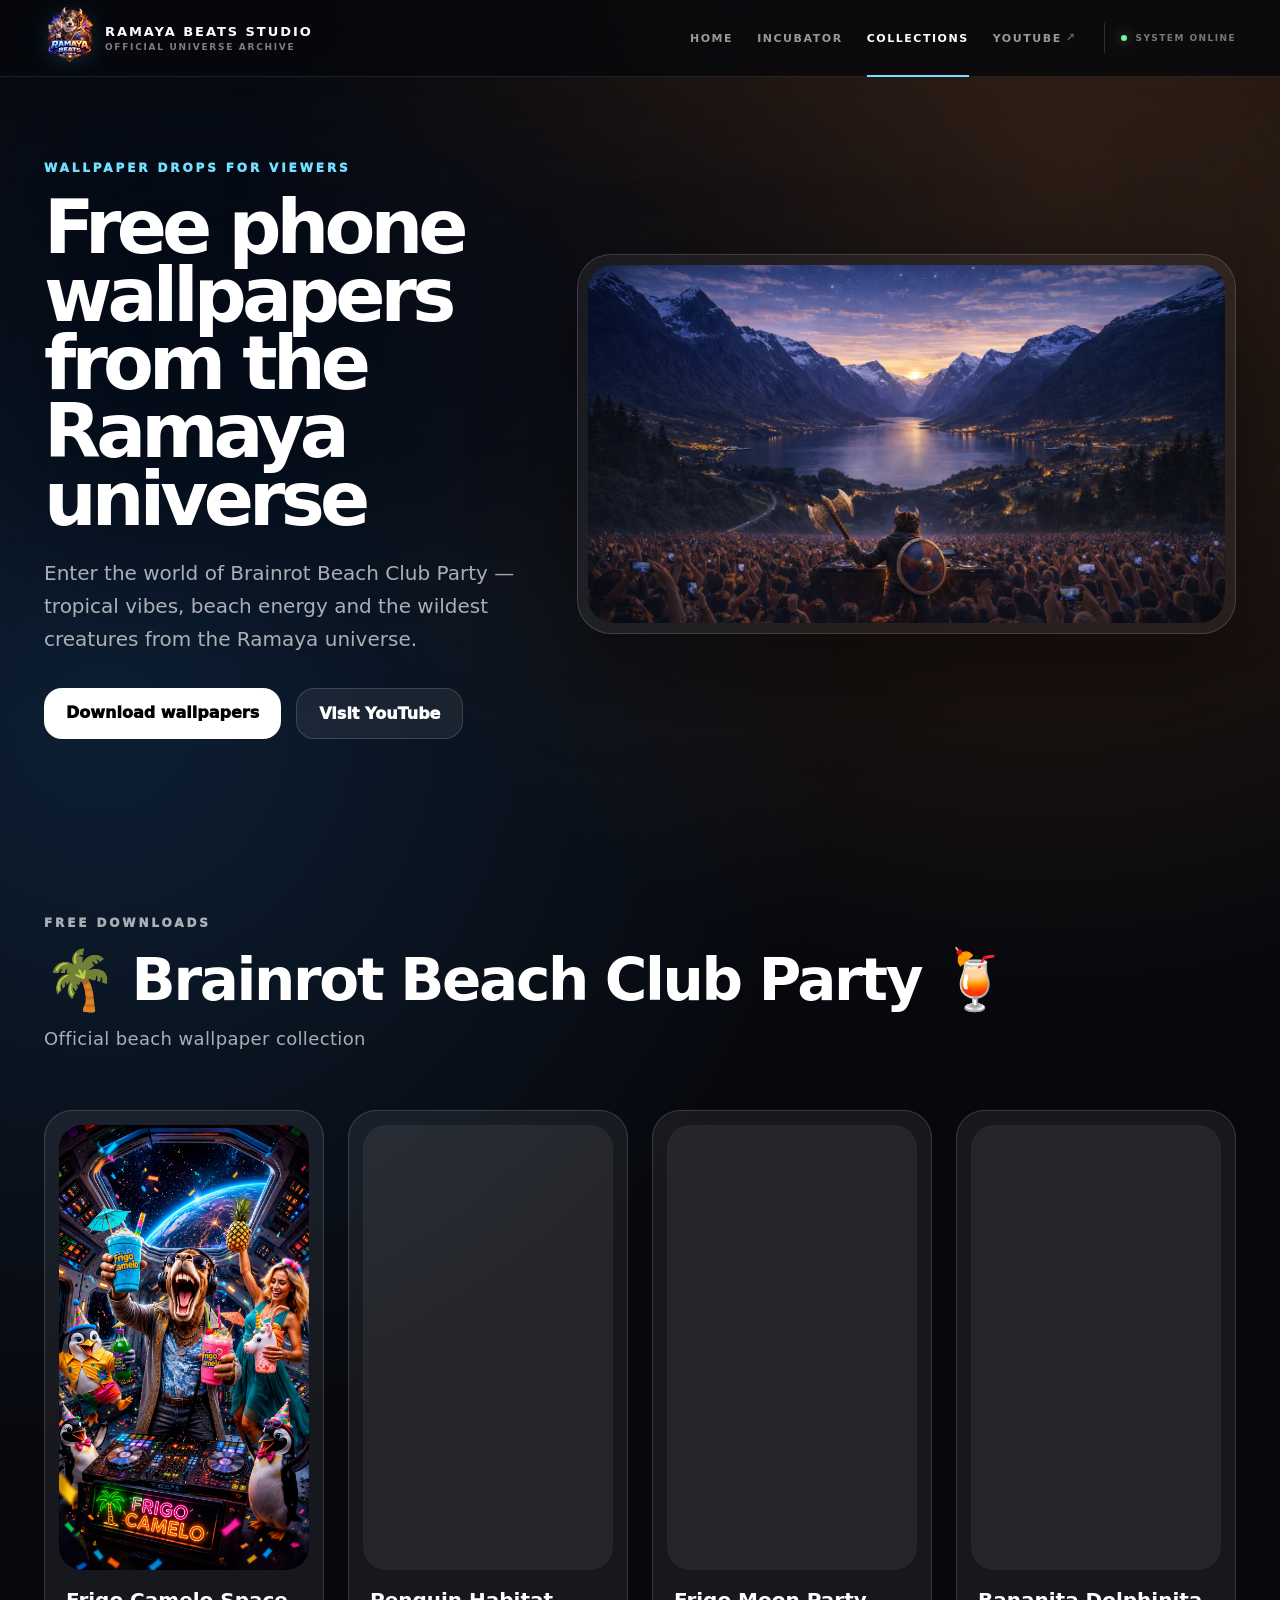
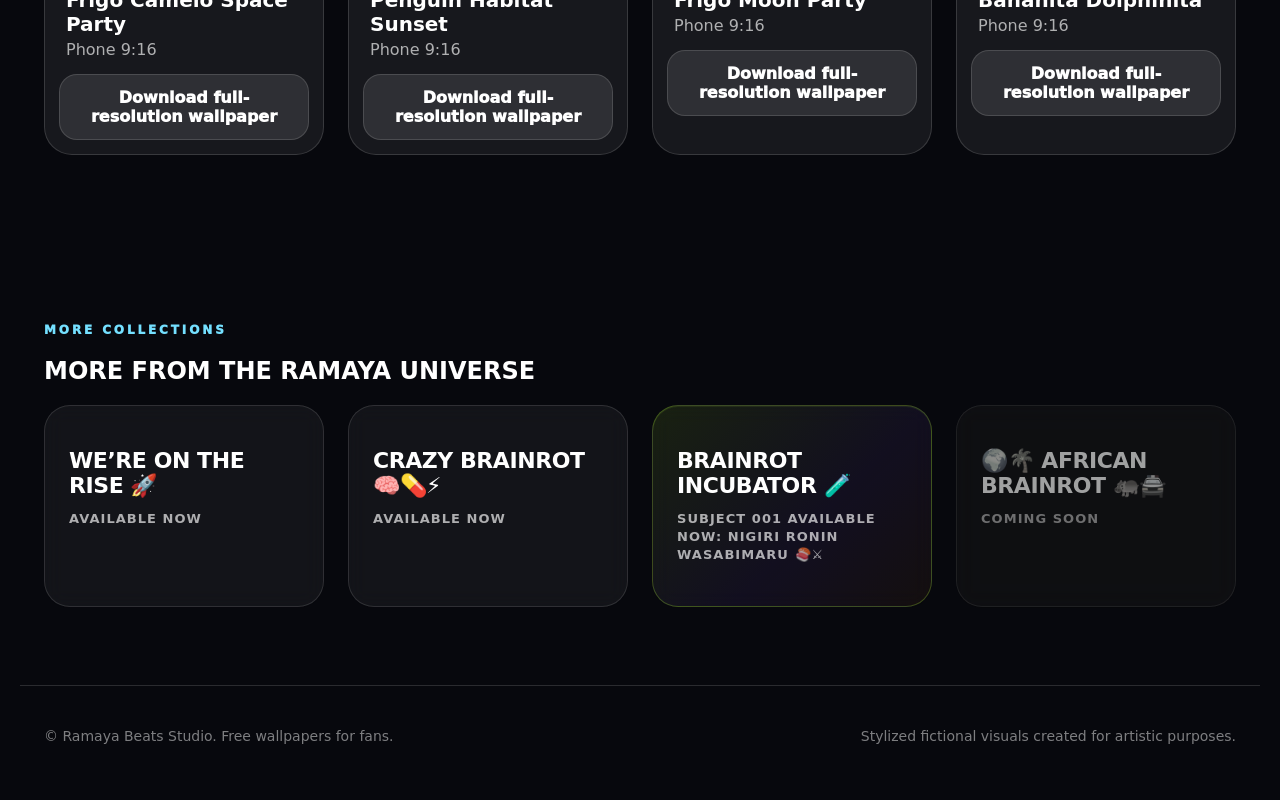
==== beach-brainrot-party.html @ 3f4cc41e "Launch Brainrot Incubator archive" ====
<!DOCTYPE html>
<html lang="en">
<head>
  <meta charset="UTF-8" />
  <meta name="viewport" content="width=device-width, initial-scale=1.0" />

  <title>Brainrot Beach Club Party — Ramaya Beats Studio</title>
  <meta name="description" content="Download the official Brainrot Beach Club Party phone wallpaper collection." />
  <meta name="robots" content="index, follow" />

  <meta property="og:title" content="Brainrot Beach Club Party — Ramaya Beats Studio" />
  <meta property="og:description" content="Download the official Brainrot Beach Club Party phone wallpaper collection." />
  <meta property="og:type" content="website" />
  <meta property="og:image" content="assets/hero-banner.png" />

  <link rel="icon" href="assets/ramaya-emblem-transparent.png" type="image/png" />
  <link rel="stylesheet" href="style.css" />
</head>

<body class="page-collection">
  <header class="rds-header" data-global-header>
    <div class="rds-header__inner">
      <a class="rds-brand" href="index.html#home" aria-label="Ramaya Beats Studio — Home">
        <img class="rds-brand__mark" src="assets/ramaya-logo-header-transparent.png" alt="" width="51" height="64" />
        <span class="rds-brand__copy">
          <span class="rds-brand__name">RAMAYA BEATS STUDIO</span>
          <span class="rds-brand__meta">OFFICIAL UNIVERSE ARCHIVE</span>
        </span>
      </a>

      <button class="rds-menu-toggle" type="button" aria-expanded="false" aria-controls="global-navigation">
        <span class="sr-only">Open navigation</span>
        <span class="rds-menu-toggle__line" aria-hidden="true"></span>
        <span class="rds-menu-toggle__line" aria-hidden="true"></span>
      </button>

      <div class="rds-header__panel" id="global-navigation">
        <nav class="rds-nav" aria-label="Global navigation">
          <a href="index.html#home">HOME</a>
          <a href="brainrot-incubator.html">INCUBATOR</a>
          <a href="index.html#collections" aria-current="page">COLLECTIONS</a>
          <a href="https://www.youtube.com/@RamayaBeatsStudio" target="_blank" rel="noopener">YOUTUBE <span aria-hidden="true">↗</span></a>
        </nav>

        <div class="rds-system-status" aria-label="System online">
          <span class="rds-system-status__dot" aria-hidden="true"></span>
          <span>SYSTEM ONLINE</span>
        </div>
      </div>
    </div>
  </header>

  <main>
    <section class="hero">
      <div class="hero-bg" aria-hidden="true"></div>

      <div class="hero-content">
        <p class="eyebrow">Wallpaper drops for viewers</p>
        <h1>Free phone wallpapers from the Ramaya universe</h1>
        <p class="hero-text">
  Enter the world of Brainrot Beach Club Party — tropical vibes, beach energy and the wildest creatures from the Ramaya universe.
</p>

        <div class="hero-actions">
          <a class="button primary" href="#wallpapers">Download wallpapers</a>
          <a class="button secondary" href="https://www.youtube.com/@RamayaBeatsStudio" target="_blank" rel="noopener">Visit YouTube</a>
        </div>
      </div>

      <div class="hero-card">
        <img src="assets/hero-banner.png" alt="Ramaya Beats Studio cinematic banner" />
      </div>
    </section>

    <section id="wallpapers" class="section">
      <div class="section-heading">
        <div>
          <p class="eyebrow">Free downloads</p>
         <h2>🌴 Brainrot Beach Club Party 🍹</h2>
          <p class="collection-subtitle">Official beach wallpaper collection</p>
        </div>
      </div>
<script>
  window.wallpaperCollection = "beach-brainrot-party";
</script>
      <div id="wallpaper-grid" class="wallpaper-grid">
        <noscript>
          <p>Enable JavaScript to load the wallpaper list.</p>
        </noscript>
      </div>
    </section>

    <section class="section coming-soon">
      <p class="eyebrow">MORE COLLECTIONS</p>
      <h2>MORE FROM THE RAMAYA UNIVERSE</h2>

      <div class="coming-grid">
        <a href="index.html" class="coming-card">
  WE’RE ON THE RISE 🚀
  <span>AVAILABLE NOW</span>
</a>
      <a href="crazy-brainrot.html" class="coming-card">
  CRAZY BRAINROT 🧠💊⚡
  <span>AVAILABLE NOW</span>
</a>
        <a href="brainrot-incubator.html" class="coming-card incubator-card">
          BRAINROT INCUBATOR 🧪<br>
          <span>Subject 001 available now: Nigiri Ronin Wasabimaru 🍣⚔️</span>
        </a>
        <article class="coming-card locked-card" aria-disabled="true" aria-label="African Brainrot phone wallpapers coming soon">
          🌍🌴 AFRICAN BRAINROT 🦛🚔
          <span>COMING SOON</span>
        </article>
      </div>
    </section>
  </main>

  <footer class="footer">
    <p>© Ramaya Beats Studio. Free wallpapers for fans.</p>
    <p>Stylized fictional visuals created for artistic purposes.</p>
  </footer>

  <script src="script.js"></script>
</body>
</html>
---- style.css ----
:root {
  color-scheme: dark;
  --bg: #07080d;
  --panel: rgba(255,255,255,0.065);
  --panel-strong: rgba(255,255,255,0.11);
  --text: #ffffff;
  --muted: rgba(255,255,255,0.66);
  --line: rgba(255,255,255,0.14);
  --accent: #74e0ff;
  --gold: #ffbd57;
  --online: #77f2a1;
  --radius: 28px;
  --header-height: 76px;
}

* { box-sizing: border-box; }

html { scroll-behavior: smooth; }

#collections {
  scroll-margin-top: calc(var(--header-height) + 24px);
}

body {
  margin: 0;
  min-height: 100vh;
  font-family: Inter, ui-sans-serif, system-ui, -apple-system, BlinkMacSystemFont, "Segoe UI", sans-serif;
  background:
    radial-gradient(circle at 82% 8%, rgba(255, 142, 55, 0.20), transparent 33%),
    radial-gradient(circle at 8% 30%, rgba(42, 150, 255, 0.16), transparent 36%),
    var(--bg);
  color: var(--text);
}

a {
  color: inherit;
  text-decoration: none;
}

.sr-only {
  position: absolute;
  width: 1px;
  height: 1px;
  padding: 0;
  margin: -1px;
  overflow: hidden;
  clip: rect(0, 0, 0, 0);
  white-space: nowrap;
  border: 0;
}

/* RDS-001 — Global Header v1.0 */
.rds-header {
  position: sticky;
  top: 0;
  z-index: 100;
  border-bottom: 1px solid rgba(255,255,255,0.1);
  background: rgba(7,8,13,0.82);
  backdrop-filter: blur(24px) saturate(140%);
}

.rds-header__inner {
  position: relative;
  width: min(100%, 1240px);
  min-height: var(--header-height);
  margin: 0 auto;
  padding: 0 24px;
  display: flex;
  align-items: center;
  gap: 28px;
}

.rds-brand {
  display: flex;
  align-items: center;
  gap: 10px;
  flex: 0 0 auto;
}

.rds-brand__mark {
  width: 51px;
  height: 64px;
  object-fit: contain;
  display: block;
  flex: 0 0 auto;
  filter: drop-shadow(0 4px 10px rgba(57, 221, 255, 0.14));
}

.rds-brand__copy {
  display: grid;
  gap: 5px;
}

.rds-brand__name,
.rds-brand__meta {
  display: block;
  line-height: 1;
}

.rds-brand__name {
  font-size: 13px;
  font-weight: 900;
  letter-spacing: 0.15em;
}

.rds-brand__meta {
  color: rgba(255,255,255,0.48);
  font-size: 9px;
  font-weight: 750;
  letter-spacing: 0.19em;
}

.rds-header__panel {
  min-width: 0;
  margin-left: auto;
  display: flex;
  align-items: center;
  gap: 18px;
}

.rds-nav {
  display: flex;
  align-items: stretch;
  gap: 4px;
}

.rds-nav a {
  position: relative;
  min-height: var(--header-height);
  padding: 0 10px;
  display: inline-flex;
  align-items: center;
  color: rgba(255,255,255,0.58);
  font-size: 11px;
  font-weight: 850;
  letter-spacing: 0.14em;
  transition: color 160ms ease;
}

.rds-nav a::after {
  content: "";
  position: absolute;
  right: 10px;
  bottom: -1px;
  left: 10px;
  height: 2px;
  background: var(--accent);
  transform: scaleX(0);
  transform-origin: left;
  transition: transform 160ms ease;
}

.rds-nav a:hover,
.rds-nav a[aria-current="page"] {
  color: white;
}

.rds-nav a > span[aria-hidden="true"] {
  margin-left: 4px;
  opacity: 0.65;
  transform: translateY(-1px);
}

.rds-nav a:hover::after,
.rds-nav a[aria-current="page"]::after {
  transform: scaleX(1);
}

.rds-system-status {
  min-height: 30px;
  padding-left: 16px;
  border-left: 1px solid var(--line);
  display: flex;
  align-items: center;
  gap: 8px;
  color: rgba(255,255,255,0.45);
  white-space: nowrap;
  font-size: 9px;
  font-weight: 800;
  letter-spacing: 0.16em;
}

.rds-system-status__dot {
  width: 6px;
  height: 6px;
  border-radius: 50%;
  background: var(--online);
  box-shadow: 0 0 12px rgba(119,242,161,0.58);
}

.rds-menu-toggle {
  display: none;
  width: 42px;
  height: 42px;
  margin-left: auto;
  padding: 0;
  border: 1px solid var(--line);
  border-radius: 12px;
  background: rgba(255,255,255,0.045);
  color: white;
  cursor: pointer;
  align-items: center;
  justify-content: center;
  flex-direction: column;
  gap: 6px;
}

.rds-menu-toggle__line {
  width: 16px;
  height: 1px;
  background: currentColor;
  transition: transform 160ms ease;
}

.rds-menu-toggle[aria-expanded="true"] .rds-menu-toggle__line:nth-child(2) {
  transform: translateY(3.5px) rotate(45deg);
}

.rds-menu-toggle[aria-expanded="true"] .rds-menu-toggle__line:nth-child(3) {
  transform: translateY(-3.5px) rotate(-45deg);
}

.hero {
  position: relative;
  max-width: 1240px;
  margin: 0 auto;
  padding: 72px 24px 84px;
  display: grid;
  grid-template-columns: 0.85fr 1.15fr;
  gap: 46px;
  align-items: center;
}

.hero-bg {
  position: absolute;
  inset: 40px 0 auto 0;
  height: 420px;
  pointer-events: none;
  background: linear-gradient(90deg, rgba(2,8,20,0.92), rgba(2,8,20,0.25));
  filter: blur(80px);
  opacity: 0.9;
}

.hero-content {
  position: relative;
  z-index: 2;
}

.eyebrow {
  color: var(--accent);
  text-transform: uppercase;
  letter-spacing: 0.24em;
  font-size: 12px;
  font-weight: 950;
}

h1 {
  font-size: clamp(38px, 6vw, 74px);
  line-height: 0.92;
  letter-spacing: -0.065em;
  margin: 18px 0 24px;
  max-width: 720px;
}

.hero-text {
  color: var(--muted);
  font-size: 20px;
  line-height: 1.65;
  max-width: 650px;
}

.hero-actions {
  display: flex;
  flex-wrap: wrap;
  gap: 15px;
  margin-top: 32px;
}

.button {
  border-radius: 18px;
  padding: 15px 22px;
  font-weight: 950;
  transition: 180ms ease;
}

.primary {
  background: white;
  color: black;
}

.primary:hover { transform: translateY(-2px); }

.secondary {
  background: var(--panel);
  border: 1px solid var(--line);
}

.secondary:hover { background: var(--panel-strong); }

.hero-card {
  position: relative;
  z-index: 2;
  border: 1px solid rgba(255,255,255,0.15);
  border-radius: 34px;
  padding: 10px;
  background: rgba(255,255,255,0.055);
  box-shadow: 0 35px 100px rgba(0,0,0,0.45);
}

.hero-card img {
  width: 100%;
  display: block;
  border-radius: 26px;
  aspect-ratio: 16 / 9;
  object-fit: cover;
}

.section {
  max-width: 1240px;
  margin: 0 auto;
  padding: 78px 24px;
}

.section-heading {
  display: flex;
  justify-content: space-between;
  gap: 36px;
  align-items: end;
  margin-bottom: 38px;
}

.section-heading h2 {
  margin: 8px 0 0;
  font-size: clamp(36px, 5vw, 58px);
  letter-spacing: -0.04em;
}

.section-heading p {
  max-width: 540px;
  color: var(--muted);
  line-height: 1.7;
}

.wallpaper-grid {
  display: grid;
  grid-template-columns: repeat(4, minmax(0, 1fr));
  gap: 24px;
}

.wallpaper-card {
  background: var(--panel);
  border: 1px solid var(--line);
  border-radius: var(--radius);
  padding: 14px;
  transition: 180ms ease;
}

.wallpaper-card:hover {
  transform: translateY(-3px);
  background: var(--panel-strong);
}

.wallpaper-preview {
  border-radius: 23px;
  overflow: hidden;
  aspect-ratio: 9 / 16;
  background: rgba(255,255,255,0.06);
}

.wallpaper-preview img {
  width: 100%;
  height: 100%;
  display: block;
  object-fit: cover;
}

.wallpaper-card h3 {
  margin: 18px 7px 4px;
  font-size: 20px;
}

.wallpaper-card p {
  color: var(--muted);
  margin: 0 7px 15px;
}

.download {
  display: block;
  text-align: center;
  background: rgba(255,255,255,0.1);
  border: 1px solid var(--line);
  border-radius: 18px;
  padding: 13px;
  font-weight: 950;
}

.download:hover {
  background: white;
  color: black;
}

.info-section {
  display: grid;
  grid-template-columns: repeat(3, 1fr);
  gap: 22px;
}

.info-card {
  background: var(--panel);
  border: 1px solid var(--line);
  border-radius: var(--radius);
  padding: 28px;
}

.info-card h3 {
  margin-top: 0;
  font-size: 22px;
}

.info-card p {
  color: var(--muted);
  line-height: 1.7;
}

.footer {
  border-top: 1px solid var(--line);
  max-width: 1240px;
  margin: 0 auto;
  padding: 28px 24px 42px;
  display: flex;
  justify-content: space-between;
  gap: 24px;
  color: rgba(255,255,255,0.48);
  font-size: 14px;
}

/* Brainrot Incubator — branded series beneath the global header */
.page-incubator {
  --incubator-green: #b8ff3d;
  --incubator-cyan: #36e7ff;
  --incubator-purple: #9a66ff;
  --incubator-orange: #ff9138;
  background:
    radial-gradient(circle at 76% 19%, rgba(184,255,61,0.11), transparent 24%),
    radial-gradient(circle at 92% 34%, rgba(154,102,255,0.13), transparent 25%),
    radial-gradient(circle at 12% 31%, rgba(54,231,255,0.08), transparent 27%),
    #050807;
}

.page-incubator .eyebrow,
.page-incubator .collection-subtitle {
  color: var(--incubator-green);
}

.page-incubator .primary {
  background: var(--incubator-green);
  box-shadow: 0 12px 38px rgba(184,255,61,0.17);
}

.incubator-shell {
  width: min(100%, 1240px);
  min-height: calc(100vh - var(--header-height) - 110px);
  margin: 0 auto;
  padding: 48px 24px 88px;
}

.incubator-module {
  position: relative;
  overflow: hidden;
  border: 1px solid rgba(184,255,61,0.2);
  border-radius: 32px;
  background:
    linear-gradient(rgba(184,255,61,0.025) 1px, transparent 1px),
    linear-gradient(90deg, rgba(184,255,61,0.025) 1px, transparent 1px),
    linear-gradient(145deg, rgba(11,19,15,0.98), rgba(5,8,7,0.96));
  background-size: 38px 38px, 38px 38px, auto;
  box-shadow: 0 40px 120px rgba(0,0,0,0.54), inset 0 0 90px rgba(184,255,61,0.025);
}

.incubator-module::before {
  content: "";
  position: absolute;
  z-index: 2;
  top: 0;
  right: 9%;
  left: 9%;
  height: 2px;
  background: linear-gradient(90deg, transparent, var(--incubator-green), transparent);
  box-shadow: 0 0 28px rgba(184,255,61,0.7);
}

.incubator-module__header {
  position: relative;
  padding: clamp(28px, 4vw, 50px);
  border-bottom: 1px solid rgba(184,255,61,0.14);
  display: grid;
  grid-template-columns: 1fr auto;
  align-items: center;
  gap: 40px;
  background:
    linear-gradient(115deg, rgba(184,255,61,0.075), transparent 38%),
    linear-gradient(290deg, rgba(154,102,255,0.055), transparent 30%),
    rgba(255,255,255,0.012);
}

.incubator-brand-lockup {
  min-width: 0;
  display: flex;
  align-items: center;
  gap: clamp(22px, 3vw, 38px);
}

.incubator-emblem {
  position: relative;
  width: clamp(94px, 11vw, 132px);
  aspect-ratio: 1;
  flex: 0 0 auto;
  border: 1px solid rgba(184,255,61,0.42);
  border-radius: 27%;
  display: grid;
  place-items: center;
  background:
    radial-gradient(circle, rgba(184,255,61,0.17), transparent 57%),
    rgba(3,9,5,0.9);
  box-shadow: inset 0 0 30px rgba(184,255,61,0.09), 0 0 42px rgba(184,255,61,0.08);
  transform: rotate(-3deg);
}

.incubator-emblem::before,
.incubator-emblem::after {
  content: "";
  position: absolute;
  pointer-events: none;
}

.incubator-emblem::before {
  inset: 8px;
  border: 1px solid rgba(54,231,255,0.18);
  border-radius: 25%;
}

.incubator-emblem::after {
  width: 72%;
  height: 72%;
  border: 1px dashed rgba(154,102,255,0.22);
  border-radius: 50%;
  animation: emblem-orbit 18s linear infinite;
}

.incubator-emblem__fallback {
  position: relative;
  z-index: 1;
  width: 62%;
  height: 70%;
  display: block;
  filter: drop-shadow(0 0 12px rgba(184,255,61,0.38));
  transition: opacity 160ms ease;
}

.incubator-emblem__neck {
  position: absolute;
  z-index: 2;
  top: 3%;
  left: 36%;
  width: 28%;
  height: 32%;
  border: 3px solid var(--incubator-green);
  border-top-width: 5px;
  border-radius: 5px 5px 2px 2px;
  background: #07100a;
}

.incubator-emblem__flask {
  position: absolute;
  z-index: 3;
  right: 6%;
  bottom: 3%;
  left: 6%;
  height: 67%;
  overflow: hidden;
  border: 3px solid var(--incubator-green);
  border-radius: 42% 42% 24% 24% / 28% 28% 34% 34%;
  background: rgba(7,16,10,0.94);
}

.incubator-emblem__flask::before {
  content: "";
  position: absolute;
  z-index: 2;
  top: 17%;
  right: 15%;
  left: 15%;
  height: 2px;
  background: var(--incubator-cyan);
  box-shadow: 0 0 12px rgba(54,231,255,0.75);
}

.incubator-emblem__flask span {
  position: absolute;
  right: -8%;
  bottom: -12%;
  left: -8%;
  height: 62%;
  border-top: 2px solid var(--incubator-cyan);
  border-radius: 45% 55% 0 0;
  background: linear-gradient(160deg, rgba(54,231,255,0.72), rgba(184,255,61,0.7));
  box-shadow: 0 -7px 20px rgba(54,231,255,0.2);
}

.incubator-emblem__asset {
  position: absolute;
  z-index: 4;
  inset: 10px;
  width: calc(100% - 20px);
  height: calc(100% - 20px);
  border-radius: 20%;
  object-fit: contain;
}

.incubator-emblem.has-asset .incubator-emblem__fallback { opacity: 0; }

.incubator-brand-lockup__copy { min-width: 0; }

.incubator-module__path {
  margin: 0 0 13px;
  color: rgba(255,255,255,0.47);
  font-size: 9px;
  font-weight: 850;
  letter-spacing: 0.22em;
}

.incubator-module__header h1 {
  margin: 0;
  font-size: clamp(46px, 6.4vw, 82px);
  line-height: 0.75;
  letter-spacing: -0.072em;
  text-transform: uppercase;
}

.incubator-module__header h1 span { display: block; }

.incubator-module__header h1 span:first-child {
  color: var(--incubator-green);
  text-shadow: 0 0 32px rgba(184,255,61,0.13);
}

.incubator-slogan {
  margin: 20px 0 0;
  color: var(--incubator-orange);
  font-size: clamp(11px, 1.3vw, 15px);
  font-weight: 950;
  letter-spacing: 0.24em;
}

.incubator-module__access {
  min-width: 190px;
  margin: 0;
  border-top: 1px solid rgba(184,255,61,0.18);
}

.incubator-module__access div {
  padding: 15px 0;
  border-bottom: 1px solid rgba(184,255,61,0.18);
  display: flex;
  justify-content: space-between;
  gap: 24px;
}

.incubator-module__access dt,
.incubator-module__access dd {
  margin: 0;
  font-size: 9px;
  font-weight: 850;
  letter-spacing: 0.16em;
}

.incubator-module__access dt { color: rgba(255,255,255,0.38); }
.incubator-module__access dd { color: var(--incubator-green); }

.incubator-module__body {
  position: relative;
  padding: clamp(28px, 5vw, 62px);
  display: grid;
  grid-template-columns: minmax(0, 0.76fr) minmax(430px, 1.24fr);
  gap: clamp(34px, 6vw, 82px);
  align-items: start;
}

.incubator-intro h2 {
  max-width: 480px;
  margin: 14px 0 20px;
  font-size: clamp(34px, 4.5vw, 58px);
  line-height: 0.98;
  letter-spacing: -0.055em;
}

.incubator-intro > p:not(.eyebrow) {
  max-width: 470px;
  margin: 0 0 30px;
  color: var(--muted);
  font-size: 17px;
  line-height: 1.7;
}

.incubation-chamber {
  position: relative;
  overflow: hidden;
  border: 1px solid rgba(184,255,61,0.36);
  border-radius: 28px 28px 20px 20px;
  background: #07100b;
  box-shadow:
    0 28px 75px rgba(0,0,0,0.52),
    0 0 0 8px rgba(255,255,255,0.018),
    inset 0 0 50px rgba(184,255,61,0.045);
}

.incubation-chamber::before,
.incubation-chamber::after {
  content: "";
  position: absolute;
  z-index: 6;
  top: 12px;
  width: 10px;
  height: 10px;
  border: 1px solid rgba(255,255,255,0.25);
  border-radius: 50%;
  background: #0f1712;
}

.incubation-chamber::before { left: 14px; }
.incubation-chamber::after { right: 14px; }

.incubation-chamber__topbar {
  min-height: 44px;
  padding: 0 38px;
  border-bottom: 1px solid rgba(184,255,61,0.2);
  display: flex;
  align-items: center;
  justify-content: space-between;
  gap: 18px;
  color: rgba(255,255,255,0.52);
  background: linear-gradient(180deg, rgba(255,255,255,0.055), rgba(255,255,255,0.018));
  font-size: 8px;
  font-weight: 900;
  letter-spacing: 0.19em;
}

.incubation-chamber__power { color: var(--incubator-green); }

.incubation-chamber__power i,
.subject-data__active i {
  display: inline-block;
  width: 6px;
  height: 6px;
  margin-right: 6px;
  border-radius: 50%;
  background: currentColor;
  box-shadow: 0 0 11px currentColor;
}

.incubation-chamber__viewport {
  position: relative;
  min-height: 540px;
  overflow: hidden;
  background:
    radial-gradient(circle at 50% 78%, rgba(184,255,61,0.2), transparent 33%),
    #030805;
}

.incubation-chamber__viewport::before,
.incubation-chamber__viewport::after {
  content: "";
  position: absolute;
  z-index: 3;
  right: 0;
  left: 0;
  pointer-events: none;
}

.incubation-chamber__viewport::before {
  top: 0;
  bottom: 0;
  opacity: 0.28;
  background: repeating-linear-gradient(180deg, transparent 0 5px, rgba(184,255,61,0.08) 6px);
  mix-blend-mode: screen;
}

.incubation-chamber__viewport::after {
  bottom: 0;
  height: 42%;
  background: linear-gradient(transparent, rgba(2,7,4,0.9));
}

.incubation-chamber__viewport img {
  position: absolute;
  z-index: 1;
  inset: 0;
  width: 100%;
  height: 100%;
  display: block;
  object-fit: cover;
  object-position: 50% 38%;
  filter: saturate(0.95) contrast(1.06);
}

.incubation-chamber__subject-id {
  position: absolute;
  z-index: 4;
  top: 20px;
  left: 24px;
  padding: 9px 12px;
  border: 1px solid rgba(184,255,61,0.5);
  color: var(--incubator-green);
  background: rgba(3,8,5,0.74);
  box-shadow: 0 0 24px rgba(184,255,61,0.1);
  font-size: 11px;
  font-weight: 950;
  letter-spacing: 0.18em;
}

.incubation-chamber__glass {
  position: absolute;
  z-index: 2;
  inset: 0;
  background:
    linear-gradient(112deg, rgba(255,255,255,0.13), transparent 17% 67%, rgba(54,231,255,0.07)),
    linear-gradient(180deg, transparent 68%, rgba(184,255,61,0.08));
  pointer-events: none;
}

.incubation-chamber__rail {
  position: absolute;
  z-index: 5;
  top: 0;
  bottom: 0;
  width: 13px;
  border-right: 1px solid rgba(184,255,61,0.22);
  border-left: 1px solid rgba(184,255,61,0.22);
  background: linear-gradient(90deg, #07100b, #18231b 48%, #07100b);
  box-shadow: 0 0 18px rgba(0,0,0,0.85);
}

.incubation-chamber__rail--left { left: 0; }
.incubation-chamber__rail--right { right: 0; }

.incubation-chamber__console {
  position: relative;
  z-index: 7;
  padding: 24px 26px 26px;
  border-top: 1px solid rgba(184,255,61,0.25);
  display: grid;
  grid-template-columns: minmax(0, 1fr) minmax(210px, 0.8fr);
  gap: 26px;
  align-items: end;
  background:
    linear-gradient(135deg, rgba(184,255,61,0.06), transparent 42%),
    linear-gradient(315deg, rgba(154,102,255,0.07), transparent 45%),
    #080e0a;
}

.incubation-chamber__identity p {
  margin: 0 0 11px;
  color: var(--incubator-green);
  font-size: 12px;
  font-weight: 950;
  letter-spacing: 0.2em;
}

.incubation-chamber__identity h2 {
  margin: 0;
  font-size: clamp(30px, 3.8vw, 48px);
  line-height: 0.86;
  letter-spacing: -0.058em;
}

.subject-data {
  margin: 0;
  border-top: 1px solid rgba(255,255,255,0.12);
}

.subject-data div {
  padding: 8px 0;
  border-bottom: 1px solid rgba(255,255,255,0.12);
  display: flex;
  justify-content: space-between;
  gap: 16px;
}

.subject-data dt,
.subject-data dd {
  margin: 0;
  font-size: 8px;
  font-weight: 900;
  letter-spacing: 0.12em;
}

.subject-data dt { color: rgba(255,255,255,0.38); }
.subject-data dd { color: rgba(255,255,255,0.88); text-align: right; }
.subject-data__active { color: var(--incubator-green) !important; }

.incubator-wallpapers {
  padding-top: 80px;
}

@keyframes emblem-orbit {
  to { transform: rotate(360deg); }
}

@media (max-width: 920px) {
  .section-heading,
  .footer {
    flex-direction: column;
    align-items: flex-start;
  }

  .rds-menu-toggle { display: inline-flex; }

  .rds-header__panel {
    position: absolute;
    top: calc(100% + 1px);
    right: 0;
    left: 0;
    padding: 12px 24px 22px;
    border-bottom: 1px solid rgba(255,255,255,0.1);
    background: rgba(7,8,13,0.97);
    box-shadow: 0 24px 60px rgba(0,0,0,0.42);
    flex-direction: column;
    align-items: stretch;
    gap: 10px;
    opacity: 0;
    visibility: hidden;
    pointer-events: none;
    transform: translateY(-8px);
    transition: opacity 160ms ease, transform 160ms ease, visibility 160ms ease;
  }

  .rds-header__panel.is-open {
    opacity: 1;
    visibility: visible;
    pointer-events: auto;
    transform: translateY(0);
  }

  .rds-nav {
    flex-direction: column;
    align-items: stretch;
  }

  .rds-nav a {
    min-height: 0;
    padding: 14px 0;
    border-bottom: 1px solid rgba(255,255,255,0.08);
    font-size: 12px;
  }

  .rds-nav a::after {
    right: auto;
    bottom: 7px;
    left: 0;
    width: 28px;
  }

  .rds-system-status {
    min-height: 0;
    padding: 10px 0 0;
    border-left: 0;
  }

  body.nav-open { overflow: hidden; }

  .hero {
    grid-template-columns: 1fr;
    padding-top: 44px;
  }

  .wallpaper-grid,
  .info-section {
    grid-template-columns: 1fr;
  }

  .hero-card { order: -1; }

  .incubator-module__header,
  .incubator-module__body {
    grid-template-columns: 1fr;
  }

  .incubator-module__access {
    width: 100%;
  }

  .incubator-module__body {
    align-items: stretch;
  }

  .incubator-intro {
    max-width: 640px;
  }

  .incubation-chamber {
    width: min(100%, 650px);
    justify-self: center;
  }
}
.collection-subtitle {
  color: var(--muted);
  font-size: 18px;
  margin-top: 10px;
  letter-spacing: 0.02em;
}
.coming-grid {
  display: grid;
  grid-template-columns: repeat(auto-fit, minmax(260px, 1fr));
  gap: 24px;
}
.coming-card {
  background: rgba(255,255,255,0.05);
  border: 1px solid rgba(255,255,255,0.12);
  border-radius: 26px;
  padding: 42px 24px;
  font-size: 22px;
  font-weight: 900;
  letter-spacing: -0.02em;
  transition: 180ms ease;
  backdrop-filter: blur(10px);
}

.coming-card:hover {
  transform: translateY(-4px);
  background: rgba(255,255,255,0.09);
}
.coming-card span {
  display: block;
  margin-top: 12px;
  font-size: 13px;
  font-weight: 700;
  color: var(--muted);
  line-height: 1.4;
  text-transform: uppercase;
  letter-spacing: 0.08em;
}
.locked-card {
  opacity: 0.62;
  filter: grayscale(0.92);
  pointer-events: none;
  user-select: none;
}

.incubator-card {
  border-color: rgba(184,255,61,0.25);
  background:
    linear-gradient(135deg, rgba(184,255,61,0.1), rgba(154,102,255,0.08) 58%, rgba(255,145,56,0.055));
  box-shadow: inset 0 1px 0 rgba(184,255,61,0.08);
}

@media (max-width: 560px) {
  .rds-header__inner { padding: 0 16px; }
  .rds-header__panel { padding-right: 16px; padding-left: 16px; }
  .rds-brand__meta { display: none; }
  .rds-brand__name { font-size: 11px; letter-spacing: 0.12em; }
  .rds-brand__mark { width: 44px; height: 55px; }

  .incubator-shell { padding: 24px 14px 64px; }
  .incubator-module { border-radius: 24px; }
  .incubator-module__header { padding: 25px 20px; }
  .incubator-brand-lockup { align-items: flex-start; gap: 14px; }
  .incubator-emblem { width: 64px; border-radius: 18px; }
  .incubator-module__path { max-width: 190px; line-height: 1.5; }
  .incubator-module__header h1 { font-size: clamp(34px, 9.6vw, 44px); }
  .incubator-slogan { margin-top: 14px; font-size: 9px; letter-spacing: 0.16em; }
  .incubator-module__body { padding: 28px 20px 36px; }
  .incubator-intro > p:not(.eyebrow) { font-size: 16px; }
  .incubation-chamber__viewport { min-height: 480px; }
  .incubation-chamber__topbar { padding: 0 34px; letter-spacing: 0.12em; }
  .incubation-chamber__console { grid-template-columns: 1fr; gap: 22px; padding: 22px 20px 24px; }
  .incubation-chamber__identity h2 { font-size: 36px; }
  .incubation-chamber__subject-id { top: 16px; left: 20px; font-size: 9px; }
}

/* Brainrot Incubator — cinematic archive direction v2 */
.page-incubator {
  --incubator-green: #aaff00;
  --incubator-cyan: #39ddff;
  --incubator-magenta: #ff3ac8;
  --incubator-orange: #ff9d00;
  background:
    radial-gradient(circle at 85% 12%, rgba(16,103,255,0.13), transparent 27%),
    radial-gradient(circle at 12% 70%, rgba(255,58,200,0.08), transparent 25%),
    #020713;
}

.page-incubator .rds-header {
  border-bottom-color: rgba(57,221,255,0.22);
  background: rgba(1,5,14,0.94);
}

.page-incubator .rds-nav a::after {
  background: var(--incubator-cyan);
  box-shadow: 0 0 14px rgba(57,221,255,0.65);
}

.page-incubator .incubator-shell {
  width: min(100%, 1280px);
  padding: 0 22px 76px;
}

.incubator-cinematic-hero {
  position: relative;
  min-height: 500px;
  overflow: hidden;
  padding: 42px 38px;
  border-right: 1px solid rgba(57,221,255,0.28);
  border-bottom: 1px solid rgba(57,221,255,0.35);
  border-left: 1px solid rgba(57,221,255,0.28);
  display: grid;
  grid-template-columns: minmax(140px, 180px) minmax(330px, 1fr) minmax(300px, 390px);
  gap: clamp(24px, 3.5vw, 50px);
  align-items: center;
  background:
    linear-gradient(90deg, rgba(2,7,19,0.98) 0%, rgba(2,9,23,0.92) 38%, rgba(1,7,18,0.38) 72%, rgba(2,6,15,0.75) 100%),
    radial-gradient(circle at 73% 40%, rgba(57,221,255,0.18), transparent 29%),
    #020713;
  box-shadow: inset 0 -80px 100px rgba(0,5,17,0.55);
}

.incubator-cinematic-hero::before {
  content: "";
  position: absolute;
  inset: 0;
  background:
    radial-gradient(circle at 73% 42%, rgba(57,221,255,0.1), transparent 24%),
    radial-gradient(circle at 86% 48%, rgba(113,45,255,0.12), transparent 25%),
    radial-gradient(circle at 80% 68%, rgba(170,255,0,0.045), transparent 20%);
  opacity: 0.8;
}

.incubator-cinematic-hero::after {
  content: "";
  position: absolute;
  inset: 0;
  pointer-events: none;
  background:
    repeating-linear-gradient(180deg, transparent 0 5px, rgba(57,221,255,0.025) 6px),
    linear-gradient(90deg, rgba(57,221,255,0.08) 1px, transparent 1px),
    linear-gradient(rgba(57,221,255,0.055) 1px, transparent 1px);
  background-size: auto, 70px 70px, 70px 70px;
  mask-image: linear-gradient(90deg, transparent 0 35%, black 72%);
}

.incubator-cinematic-hero > * {
  position: relative;
  z-index: 2;
}

.incubator-cinematic-hero.has-official-brand {
  grid-template-columns: minmax(470px, 1fr) minmax(300px, 390px);
}

.incubator-cinematic-hero.has-official-brand .incubator-hero-emblem {
  display: none;
}

.incubator-origin-backdrop {
  position: absolute;
  z-index: 0;
  inset: 0;
  display: grid;
  grid-template-columns: repeat(4, 1fr);
  opacity: 0.27;
  filter: blur(12px) saturate(0.82) contrast(1.08) brightness(0.82);
  transform: scale(1.06);
}

.incubator-origin-backdrop:empty { display: none; }

.incubator-origin-backdrop img {
  width: 100%;
  height: 100%;
  display: block;
  object-fit: cover;
}

.incubator-origin-backdrop::after {
  content: "";
  position: absolute;
  inset: 0;
  background: linear-gradient(90deg, rgba(2,7,19,0.98), rgba(2,7,19,0.78) 50%, rgba(2,7,19,0.34) 76%, rgba(2,7,19,0.82));
}

.incubator-hero-emblem {
  min-width: 0;
  text-align: center;
}

.incubator-cinematic-hero .incubator-emblem {
  width: min(100%, 148px);
  margin: 0 auto 17px;
  border-width: 2px;
  border-color: rgba(57,221,255,0.64);
  border-radius: 44% 44% 18px 18px;
  background:
    radial-gradient(circle at 50% 48%, rgba(170,255,0,0.24), transparent 47%),
    linear-gradient(160deg, rgba(3,31,57,0.96), rgba(2,10,24,0.98));
  box-shadow:
    0 0 0 6px rgba(2,18,35,0.9),
    0 0 0 7px rgba(57,221,255,0.26),
    0 0 35px rgba(57,221,255,0.2),
    inset 0 0 34px rgba(170,255,0,0.08);
  transform: none;
}

.incubator-cinematic-hero .incubator-emblem::after {
  border-color: rgba(57,221,255,0.24);
}

.incubator-compact-brand {
  position: relative;
}

.incubator-compact-brand > img {
  width: 100%;
  max-height: 82px;
  display: block;
  object-fit: contain;
}

.incubator-compact-brand.has-asset p {
  position: absolute;
  width: 1px;
  height: 1px;
  overflow: hidden;
  clip: rect(0 0 0 0);
  clip-path: inset(50%);
  white-space: nowrap;
}

.incubator-hero-emblem p {
  margin: 0;
  padding: 9px 7px;
  border: 1px solid rgba(57,221,255,0.38);
  background: linear-gradient(180deg, rgba(7,31,58,0.94), rgba(2,13,30,0.96));
  box-shadow: 0 0 22px rgba(57,221,255,0.1);
  font-family: Impact, Haettenschweiler, "Arial Narrow Bold", sans-serif;
  font-size: clamp(17px, 2vw, 24px);
  letter-spacing: 0.035em;
  line-height: 0.9;
}

.incubator-hero-emblem p span {
  display: block;
  margin-top: 5px;
  color: var(--incubator-green);
}

.incubator-hero-emblem small {
  display: inline-block;
  margin-top: 7px;
  padding: 5px 15px;
  border: 1px solid rgba(57,221,255,0.45);
  border-radius: 3px 3px 12px 12px;
  color: var(--incubator-cyan);
  background: #041328;
  font-size: 8px;
  font-weight: 950;
  letter-spacing: 0.22em;
}

.incubator-hero-copy__path {
  margin: 0 0 14px;
  color: var(--incubator-cyan);
  font-size: clamp(13px, 1.15vw, 16px);
  font-weight: 900;
  font-style: italic;
  letter-spacing: 0.28em;
}

.incubator-brand-hero {
  position: relative;
}

.incubator-brand-hero > img {
  width: min(100%, 800px);
  max-height: 360px;
  display: block;
  object-fit: contain;
  object-position: left center;
  filter: drop-shadow(0 14px 34px rgba(0,0,0,0.64));
}

.incubator-brand-hero.has-asset h1 {
  position: absolute;
  width: 1px;
  height: 1px;
  overflow: hidden;
  clip: rect(0 0 0 0);
  clip-path: inset(50%);
  white-space: nowrap;
}

.incubator-cinematic-hero.has-official-brand .incubator-hero-copy__slogan {
  position: absolute;
  width: 1px;
  height: 1px;
  overflow: hidden;
  clip: rect(0 0 0 0);
  clip-path: inset(50%);
  white-space: nowrap;
}

.incubator-cinematic-hero.has-official-brand .incubator-hero-copy__mission {
  margin-top: 12px;
  padding-left: 16px;
}

.incubator-hero-copy h1 {
  margin: 0;
  max-width: none;
  font-family: Impact, Haettenschweiler, "Arial Narrow Bold", sans-serif;
  font-size: clamp(68px, 7.2vw, 104px);
  line-height: 0.72;
  letter-spacing: -0.035em;
  text-transform: uppercase;
  filter: drop-shadow(0 8px 0 rgba(0,0,0,0.35));
}

.incubator-hero-copy h1 span {
  display: block;
}

.incubator-hero-copy h1 span:first-child {
  color: #f6fbff;
  background: linear-gradient(180deg, #ffffff 0%, #8d9baa 34%, #f6fbff 52%, #475360 76%, #d4dde4 100%);
  background-clip: text;
  -webkit-background-clip: text;
  -webkit-text-fill-color: transparent;
  filter: drop-shadow(0 0 18px rgba(57,221,255,0.24));
}

.incubator-hero-copy h1 span:last-child {
  margin: 12px 0 0 16px;
  color: var(--incubator-green);
  font-size: 0.86em;
  font-style: italic;
  letter-spacing: -0.055em;
  text-shadow: 0 0 26px rgba(170,255,0,0.35), 4px 5px 0 rgba(34,82,0,0.42);
  transform: skewX(-7deg);
}

.incubator-hero-copy__slogan {
  margin: 34px 0 0;
  color: #e9f8ff;
  font-size: clamp(11px, 1.3vw, 15px);
  font-weight: 900;
  letter-spacing: 0.42em;
  white-space: nowrap;
}

.incubator-hero-copy__mission {
  margin: 15px 0 0;
  color: rgba(166,232,255,0.8);
  font-size: clamp(10px, 0.85vw, 12px);
  font-weight: 900;
  letter-spacing: 0.2em;
}

.hero-chamber {
  position: relative;
  width: min(100%, 360px);
  height: auto;
  aspect-ratio: 2 / 3;
  justify-self: end;
  filter: drop-shadow(0 22px 38px rgba(0,0,0,0.7)) drop-shadow(0 0 20px rgba(170,255,0,0.12));
}

.hero-chamber::before,
.hero-chamber::after {
  content: "";
  position: absolute;
  z-index: 4;
  pointer-events: none;
}

.hero-chamber::before {
  inset: 3% 7% 7%;
  border-radius: 42% 42% 18% 18% / 9% 9% 5% 5%;
  border: 1px solid rgba(121,239,255,0.23);
  box-shadow: inset 18px 0 30px rgba(105,235,255,0.08), inset -16px 0 24px rgba(187,67,255,0.06);
}

.hero-chamber::after {
  right: 7%;
  bottom: 1.6%;
  left: 7%;
  height: 12%;
  border-radius: 50%;
  background: radial-gradient(ellipse, rgba(170,255,0,0.28), transparent 68%);
  filter: blur(12px);
}

.hero-chamber__ambient-light {
  position: absolute;
  z-index: 0;
  inset: 7% -7% 3%;
  pointer-events: none;
}

.hero-chamber__ambient-light i {
  position: absolute;
  display: block;
  border-radius: 50%;
  opacity: 0.38;
  mix-blend-mode: screen;
  filter: blur(16px);
}

.hero-chamber__ambient-light i:nth-child(1) {
  top: 17%;
  bottom: 13%;
  left: 1%;
  width: 30%;
  background: radial-gradient(ellipse, rgba(49,224,255,0.64), rgba(22,91,255,0.22) 48%, transparent 74%);
  animation: chamber-cyan-pulse 8.4s ease-in-out infinite;
}

.hero-chamber__ambient-light i:nth-child(2) {
  top: 13%;
  right: 1%;
  bottom: 10%;
  width: 35%;
  background: radial-gradient(ellipse, rgba(173,72,255,0.68), rgba(48,72,255,0.24) 49%, transparent 75%);
  animation: chamber-purple-pulse 8.8s ease-in-out infinite;
}

.hero-chamber__ambient-light i:nth-child(3) {
  right: 28%;
  bottom: 1%;
  left: 28%;
  height: 12%;
  opacity: 0.24;
  background: radial-gradient(ellipse, rgba(171,255,38,0.44), rgba(67,205,0,0.08) 54%, transparent 76%);
  filter: blur(12px);
  animation: chamber-underglow 2.7s ease-in-out infinite alternate;
}

.hero-chamber__steam {
  position: absolute;
  z-index: 1;
  bottom: 6%;
  width: 31%;
  height: 24%;
  overflow: visible;
  pointer-events: none;
}

.hero-chamber__steam--left {
  left: -7%;
  --steam-x: -25px;
  --steam-mid-x: -10px;
  --steam-tilt: -7deg;
  --steam-speed: 8.4s;
}

.hero-chamber__steam--right {
  right: -6%;
  bottom: 3%;
  width: 34%;
  height: 31%;
  --steam-x: 32px;
  --steam-mid-x: 14px;
  --steam-tilt: 7deg;
  --steam-speed: 7.8s;
}

.hero-chamber__steam i {
  --steam-delay: 0s;
  position: absolute;
  bottom: 3%;
  width: 88%;
  height: 32%;
  border-radius: 50%;
  opacity: 0;
  filter: blur(6px);
  transform-origin: 50% 70%;
  animation: chamber-steam-burst var(--steam-speed) cubic-bezier(0.22, 0.72, 0.35, 1) var(--steam-delay) infinite;
}

.hero-chamber__steam--left i {
  right: 0;
  background:
    radial-gradient(ellipse at 22% 54%, rgba(202,247,255,0.62), transparent 42%),
    radial-gradient(ellipse at 54% 43%, rgba(85,212,255,0.42), transparent 45%),
    radial-gradient(ellipse at 79% 60%, rgba(115,144,255,0.34), transparent 41%);
}

.hero-chamber__steam--right i {
  left: 0;
  mix-blend-mode: screen;
  animation-name: chamber-purple-steam-rise;
  background:
    radial-gradient(ellipse at 21% 58%, rgba(101,145,255,0.42), transparent 43%),
    radial-gradient(ellipse at 53% 43%, rgba(147,92,255,0.52), transparent 46%),
    radial-gradient(ellipse at 80% 56%, rgba(218,179,255,0.44), transparent 40%);
}
.hero-chamber__steam--left i:nth-child(1) { --steam-delay: -6.7s; }
.hero-chamber__steam--right i:nth-child(1) { --steam-delay: -1.2s; }
.hero-chamber__steam i:nth-child(2) { --steam-delay: -2.8s; width: 68%; height: 29%; filter: blur(6px); }
.hero-chamber__steam i:nth-child(3) { --steam-delay: -5.6s; width: 58%; height: 24%; filter: blur(5px); }
.hero-chamber__steam--right i:nth-child(2) { left: 12%; --steam-delay: -3.8s; }
.hero-chamber__steam--right i:nth-child(3) { left: -4%; bottom: 7%; --steam-delay: -6.4s; }

.hero-chamber__cap,
.hero-chamber__base {
  position: absolute;
  z-index: 5;
  right: 20%;
  left: 20%;
  text-align: center;
  font-size: 10px;
  font-weight: 950;
  letter-spacing: 0.12em;
}

.hero-chamber__cap {
  top: 7.6%;
  color: var(--incubator-cyan);
  text-shadow: 0 0 10px rgba(57,221,255,0.85), 0 2px 3px #020713;
}

.hero-chamber__base {
  bottom: 8.7%;
  color: var(--incubator-green);
  line-height: 1.1;
  text-shadow: 0 0 11px rgba(170,255,0,0.9), 0 2px 3px #020713;
}

.hero-chamber__base span,
.hero-chamber__base strong { display: block; }
.hero-chamber__base span { font-size: 8px; }
.hero-chamber__base strong { margin-top: 3px; font-size: 13px; }

.hero-chamber__glass {
  position: relative;
  z-index: 2;
  height: 100%;
  overflow: hidden;
  border: 1px solid rgba(57,221,255,0.38);
  border-radius: 26px;
  background: #020713;
  box-shadow:
    inset 0 0 30px rgba(170,255,0,0.18),
    0 0 36px rgba(170,255,0,0.24),
    0 0 0 1px rgba(2,17,31,0.9);
  animation: chamber-glow 5.5s ease-in-out infinite alternate;
}

.hero-chamber__glass::before,
.hero-chamber__glass::after {
  content: "";
  position: absolute;
  z-index: 2;
  inset: 0;
  pointer-events: none;
}

.hero-chamber__glass::before {
  background:
    linear-gradient(105deg, rgba(255,255,255,0.18), transparent 21% 75%, rgba(255,255,255,0.08)),
    radial-gradient(ellipse at 50% 85%, rgba(199,255,90,0.17), transparent 43%);
  transform-origin: center;
  animation: chamber-liquid-wave 1.35s ease-in-out infinite alternate;
}

.hero-chamber__glass::after {
  background:
    repeating-radial-gradient(ellipse at 50% 88%, transparent 0 34px, rgba(190,255,92,0.035) 36px, transparent 39px),
    linear-gradient(180deg, rgba(2,7,19,0.08), transparent 30% 76%, rgba(2,7,19,0.34));
  -webkit-backdrop-filter: blur(0.45px) saturate(1.04);
  backdrop-filter: blur(0.45px) saturate(1.04);
  transform-origin: 50% 82%;
  animation: chamber-refraction 2.7s ease-in-out infinite alternate;
}

.hero-chamber__glass img {
  width: 100%;
  height: 100%;
  display: block;
  object-fit: cover;
  object-position: center;
  filter: saturate(1.08) contrast(1.04) brightness(0.92);
}

.hero-chamber__bubbles {
  position: absolute;
  z-index: 3;
  inset: 20% 17% 16%;
  overflow: hidden;
  border-radius: 46% 46% 30% 30% / 10% 10% 8% 8%;
  pointer-events: none;
  -webkit-mask-image: linear-gradient(180deg, transparent, black 9% 92%, transparent);
  mask-image: linear-gradient(180deg, transparent, black 9% 92%, transparent);
}

.hero-chamber__bubbles::before {
  content: "";
  position: absolute;
  z-index: 1;
  right: 7%;
  bottom: -2%;
  left: 7%;
  height: 23%;
  border-radius: 50% 50% 20% 20%;
  background:
    radial-gradient(ellipse at 19% 100%, rgba(226,255,175,0.3), transparent 42%),
    radial-gradient(ellipse at 50% 100%, rgba(207,255,126,0.24), transparent 40%),
    radial-gradient(ellipse at 81% 100%, rgba(225,255,170,0.28), transparent 42%);
  filter: blur(3px);
  animation: chamber-turbulence 0.9s steps(3, end) infinite;
}

.hero-chamber__bubbles::after {
  content: "";
  position: absolute;
  right: 4%;
  bottom: 0;
  left: 4%;
  height: 12%;
  border-radius: 50%;
  background: linear-gradient(180deg, transparent, rgba(128,224,22,0.2) 42%, rgba(54,137,0,0.38));
  -webkit-backdrop-filter: blur(2.6px) saturate(1.08);
  backdrop-filter: blur(2.6px) saturate(1.08);
  filter: blur(0.6px);
  animation: chamber-simmer 1.35s ease-in-out infinite alternate;
}

.hero-chamber__bubbles i {
  --bubble-size: 7px;
  --bubble-left: 50%;
  --bubble-drift: 8px;
  --bubble-speed: 4.8s;
  --bubble-delay: 0s;
  --bubble-alpha: 0.52;
  --bubble-blur: 0px;
  position: absolute;
  z-index: 2;
  bottom: -10%;
  left: var(--bubble-left);
  width: var(--bubble-size);
  height: var(--bubble-size);
  border: 1px solid rgba(230,255,207,0.5);
  border-radius: 50%;
  opacity: 0;
  background: radial-gradient(circle at 34% 30%, rgba(255,255,255,0.4), rgba(190,255,84,0.1) 44%, transparent 70%);
  box-shadow: 0 0 5px rgba(193,255,74,0.28), inset -1px -1px 3px rgba(88,160,0,0.18);
  filter: blur(var(--bubble-blur));
  animation: chamber-bubble var(--bubble-speed) linear var(--bubble-delay) infinite;
}

.hero-chamber__bubbles i:nth-child(1) { --bubble-left: 14%; --bubble-size: 4px; --bubble-speed: 4.2s; --bubble-delay: -0.7s; --bubble-drift: 10px; }
.hero-chamber__bubbles i:nth-child(2) { --bubble-left: 19%; --bubble-size: 7px; --bubble-speed: 5.8s; --bubble-delay: -3.4s; --bubble-drift: -8px; --bubble-alpha: 0.46; }
.hero-chamber__bubbles i:nth-child(3) { --bubble-left: 25%; --bubble-size: 5px; --bubble-speed: 4.8s; --bubble-delay: -1.8s; --bubble-drift: 7px; }
.hero-chamber__bubbles i:nth-child(4) { --bubble-left: 31%; --bubble-size: 9px; --bubble-speed: 6.6s; --bubble-delay: -4.7s; --bubble-drift: -11px; --bubble-alpha: 0.42; }
.hero-chamber__bubbles i:nth-child(5) { --bubble-left: 45%; --bubble-size: 3px; --bubble-speed: 4.1s; --bubble-delay: -2.3s; --bubble-drift: 6px; --bubble-alpha: 0.34; }
.hero-chamber__bubbles i:nth-child(6) { --bubble-left: 49%; --bubble-size: 4px; --bubble-speed: 5.5s; --bubble-delay: -0.4s; --bubble-drift: 8px; --bubble-alpha: 0.32; }
.hero-chamber__bubbles i:nth-child(7) { --bubble-left: 56%; --bubble-size: 3px; --bubble-speed: 4.4s; --bubble-delay: -3.1s; --bubble-drift: -5px; --bubble-alpha: 0.3; }
.hero-chamber__bubbles i:nth-child(8) { --bubble-left: 61%; --bubble-size: 4px; --bubble-speed: 5.9s; --bubble-delay: -5.2s; --bubble-drift: 7px; --bubble-alpha: 0.34; }
.hero-chamber__bubbles i:nth-child(9) { --bubble-left: 70%; --bubble-size: 5px; --bubble-speed: 5.2s; --bubble-delay: -1.1s; --bubble-drift: -9px; }
.hero-chamber__bubbles i:nth-child(10) { --bubble-left: 77%; --bubble-size: 4px; --bubble-speed: 4.1s; --bubble-delay: -2.8s; --bubble-drift: 6px; }
.hero-chamber__bubbles i:nth-child(11) { --bubble-left: 84%; --bubble-size: 8px; --bubble-speed: 6.4s; --bubble-delay: -3.6s; --bubble-drift: 12px; --bubble-alpha: 0.44; }
.hero-chamber__bubbles i:nth-child(12) { --bubble-left: 90%; --bubble-size: 5px; --bubble-speed: 4.9s; --bubble-delay: -4.2s; --bubble-drift: -10px; }
.hero-chamber__bubbles i:nth-child(13) { --bubble-left: 23%; --bubble-size: 14px; --bubble-speed: 8.4s; --bubble-delay: -6.7s; --bubble-drift: 15px; --bubble-alpha: 0.22; --bubble-blur: 0.45px; }
.hero-chamber__bubbles i:nth-child(14) { --bubble-left: 81%; --bubble-size: 16px; --bubble-speed: 8.8s; --bubble-delay: -4.9s; --bubble-drift: -15px; --bubble-alpha: 0.2; --bubble-blur: 0.55px; }

.hero-chamber__scan {
  position: absolute;
  z-index: 4;
  right: 0;
  left: 0;
  top: 30%;
  height: 2px;
  background: white;
  box-shadow: 0 0 14px 4px rgba(170,255,0,0.85);
  animation: chamber-scan 4.8s ease-in-out infinite alternate;
}

.incubator-statusbar {
  min-height: 88px;
  margin: 0;
  padding: 12px 22px;
  border-right: 1px solid rgba(57,221,255,0.28);
  border-bottom: 1px solid rgba(57,221,255,0.34);
  border-left: 1px solid rgba(57,221,255,0.28);
  display: grid;
  grid-template-columns: repeat(4, 1fr);
  background: linear-gradient(180deg, rgba(3,19,39,0.98), rgba(1,10,24,0.98));
  box-shadow: inset 0 12px 30px rgba(12,65,108,0.08);
}

.incubator-statusbar > div {
  min-width: 0;
  padding: 7px 26px;
  border-right: 1px solid rgba(57,221,255,0.2);
  display: flex;
  align-items: center;
  gap: 18px;
}

.incubator-statusbar > div:last-child { border-right: 0; }

.incubator-statusbar__icon {
  color: var(--incubator-cyan);
  font-size: 32px;
  font-weight: 400;
  text-shadow: 0 0 16px rgba(57,221,255,0.5);
}

.incubator-statusbar > div > span:not(.incubator-statusbar__icon) {
  min-width: 0;
  display: grid;
  gap: 4px;
}

.incubator-statusbar small,
.incubator-statusbar strong {
  display: block;
}

.incubator-statusbar small {
  color: rgba(220,244,255,0.66);
  font-size: 8px;
  font-weight: 850;
  letter-spacing: 0.12em;
}

.incubator-statusbar strong {
  color: #7dff9a;
  font-size: 12px;
  letter-spacing: 0.05em;
}

.incubator-statusbar__brand img {
  width: 48px;
  height: 48px;
  border-radius: 50%;
  object-fit: cover;
  filter: saturate(0.8) brightness(1.2);
}

.incubator-statusbar__brand strong {
  color: #dff7ff;
  font-size: 16px;
  letter-spacing: 0.18em;
}

.incubator-statusbar__compact {
  width: 100%;
  min-width: 0;
}

.incubator-statusbar__compact-asset {
  width: 100% !important;
  height: 60px !important;
  border-radius: 0 !important;
  object-fit: contain !important;
}

.incubator-statusbar__compact.has-asset .incubator-statusbar__compact-fallback {
  position: absolute;
  width: 1px;
  height: 1px;
  overflow: hidden;
  clip: rect(0 0 0 0);
  clip-path: inset(50%);
  white-space: nowrap;
}

.incubator-statusbar__compact-fallback {
  display: grid;
  justify-items: center;
  gap: 3px;
  text-align: center;
}

.incubator-statusbar__compact-fallback strong {
  color: #dff7ff;
  font-family: Impact, Haettenschweiler, "Arial Narrow Bold", sans-serif;
  font-size: 15px;
  letter-spacing: 0.1em;
}

.incubator-statusbar__compact-fallback small {
  color: var(--incubator-green);
  font-size: 9px;
  letter-spacing: 0.2em;
}

.subject-release {
  position: relative;
  min-height: 640px;
  overflow: hidden;
  margin-top: 16px;
  padding: 46px 34px;
  border: 1px solid rgba(57,221,255,0.36);
  border-radius: 22px;
  display: grid;
  grid-template-columns: minmax(330px, 0.88fr) minmax(390px, 0.72fr);
  gap: clamp(48px, 9vw, 130px);
  align-items: center;
  background:
    radial-gradient(circle at 48% 45%, rgba(255,58,200,0.17), transparent 22%),
    linear-gradient(110deg, #031126 0%, #06142a 48%, #021022 100%);
  box-shadow: inset 0 0 70px rgba(28,123,188,0.07);
}

.subject-release::before {
  content: "";
  position: absolute;
  z-index: 1;
  inset: 0;
  background:
    linear-gradient(90deg, rgba(2,12,27,0.98) 0%, rgba(2,12,27,0.9) 24%, rgba(2,12,27,0.1) 52%, rgba(2,12,27,0.7) 71%, rgba(2,12,27,0.95) 100%),
    linear-gradient(180deg, rgba(0,0,0,0.12), rgba(1,8,19,0.48));
}

.subject-release__art {
  position: absolute;
  z-index: 0;
  top: 0;
  bottom: 0;
  left: 22%;
  width: 53%;
  overflow: hidden;
  mask-image: linear-gradient(90deg, transparent, black 18% 80%, transparent);
}

.subject-release__art img {
  width: 100%;
  height: 100%;
  display: block;
  object-fit: cover;
  object-position: 52% 50%;
  filter: saturate(0.92) contrast(1.08) brightness(0.7);
}

.subject-release__copy,
.subject-dossier {
  position: relative;
  z-index: 2;
}

.subject-release__copy {
  align-self: center;
}

.subject-release__copy .eyebrow {
  margin: 0 0 14px;
  color: var(--incubator-cyan);
}

.subject-release__copy h2 {
  margin: 0;
  font-family: Impact, Haettenschweiler, "Arial Narrow Bold", sans-serif;
  font-size: clamp(58px, 6.8vw, 86px);
  line-height: 0.9;
  letter-spacing: -0.02em;
}

.subject-release__statement {
  margin: 14px 0 28px !important;
  color: var(--incubator-green) !important;
  font-family: Impact, Haettenschweiler, "Arial Narrow Bold", sans-serif;
  font-size: clamp(25px, 3.1vw, 41px) !important;
  font-style: italic;
  letter-spacing: -0.02em;
  line-height: 0.95 !important;
  text-shadow: 0 0 20px rgba(170,255,0,0.2);
  transform: skewX(-5deg);
}

.subject-release__copy > p:not(.eyebrow):not(.subject-release__statement) {
  max-width: 380px;
  margin: 0 0 15px;
  color: rgba(240,248,255,0.83);
  font-size: 16px;
  line-height: 1.6;
}

.subject-release__cta {
  width: min(100%, 350px);
  min-height: 72px;
  margin-top: 27px;
  padding: 12px 25px;
  border: 2px solid var(--incubator-green);
  border-radius: 999px;
  display: flex;
  align-items: center;
  justify-content: center;
  gap: 18px;
  color: var(--incubator-green);
  background: rgba(1,9,17,0.83);
  box-shadow: 0 0 26px rgba(170,255,0,0.32), inset 0 0 24px rgba(170,255,0,0.05);
  font-size: 15px;
  letter-spacing: 0.04em;
}

.subject-release__cta span {
  font-size: 32px;
  line-height: 1;
}

.subject-release__cta:hover {
  color: #041006;
  background: var(--incubator-green);
}

.subject-dossier {
  padding: 34px 38px 32px;
  border: 1px solid rgba(57,221,255,0.55);
  background:
    linear-gradient(150deg, rgba(8,32,57,0.96), rgba(1,13,29,0.98) 55%, rgba(3,18,38,0.98));
  box-shadow: 0 28px 60px rgba(0,0,0,0.42), inset 0 0 38px rgba(57,221,255,0.045);
  clip-path: polygon(8% 0, 100% 0, 100% 92%, 92% 100%, 0 100%, 0 8%);
}

.subject-dossier__topline {
  display: flex;
  justify-content: space-between;
  gap: 20px;
  color: var(--incubator-cyan);
  font-size: 9px;
  font-weight: 900;
  letter-spacing: 0.16em;
}

.subject-dossier__active {
  color: #79ff9b;
}

.subject-dossier__active i {
  display: inline-block;
  width: 6px;
  height: 6px;
  margin: 0 6px 1px 0;
  border-radius: 50%;
  background: currentColor;
  box-shadow: 0 0 10px currentColor;
  animation: status-blink 2.8s ease-in-out infinite;
}

.subject-dossier h3 {
  margin: 28px 0 23px;
  font-family: Impact, Haettenschweiler, "Arial Narrow Bold", sans-serif;
  font-size: clamp(42px, 5vw, 64px);
  font-style: italic;
  line-height: 0.83;
  letter-spacing: 0.005em;
  transform: skewX(-4deg);
}

.subject-dossier h3 span,
.subject-dossier h3 strong { display: block; }
.subject-dossier h3 span { color: #f5f8ff; }
.subject-dossier h3 strong { margin-top: 12px; color: var(--incubator-orange); }

.subject-dossier__description {
  max-width: 360px;
  margin: 0 0 22px;
  color: rgba(238,248,255,0.8);
  font-size: 14px;
  line-height: 1.55;
}

.subject-dossier__facts {
  margin: 0 0 22px;
  padding: 14px 18px;
  border: 1px solid rgba(57,221,255,0.28);
  border-radius: 12px;
  background: rgba(0,8,20,0.36);
}

.subject-dossier__facts div {
  display: grid;
  grid-template-columns: 92px 1fr;
  gap: 12px;
  padding: 5px 0;
  border-bottom: 1px solid rgba(57,221,255,0.08);
}

.subject-dossier__facts div:last-child { border-bottom: 0; }

.subject-dossier__facts dt,
.subject-dossier__facts dd {
  margin: 0;
  font-size: 9px;
  font-weight: 900;
  letter-spacing: 0.12em;
}

.subject-dossier__facts dt { color: rgba(125,190,226,0.7); }
.subject-dossier__facts dd { color: #4effc4; }

.subject-dossier__assets {
  display: flex;
  align-items: end;
  justify-content: space-between;
  gap: 22px;
}

.subject-dossier__assets > span {
  display: grid;
  grid-template-columns: auto 1fr;
  align-items: end;
  column-gap: 11px;
}

.subject-dossier__assets small {
  grid-column: 1 / -1;
  margin-bottom: 5px;
  color: var(--incubator-orange);
  font-size: 8px;
  font-style: normal;
  font-weight: 900;
  letter-spacing: 0.14em;
}

.subject-dossier__assets strong {
  font-family: Impact, Haettenschweiler, "Arial Narrow Bold", sans-serif;
  font-size: 62px;
  line-height: 0.82;
}

.subject-dossier__assets em {
  padding-bottom: 5px;
  border-bottom: 2px solid var(--incubator-cyan);
  color: var(--incubator-cyan);
  font-size: 12px;
  font-style: normal;
  font-weight: 900;
}

.subject-dossier__assets > div {
  display: flex;
  align-items: end;
}

.subject-dossier__assets img {
  width: 48px;
  height: 78px;
  margin-left: -9px;
  border: 1px solid var(--incubator-cyan);
  border-radius: 7px;
  object-fit: cover;
  box-shadow: 0 7px 18px rgba(0,0,0,0.5);
}

.subject-dossier__assets img:nth-child(2) {
  z-index: 2;
  width: 55px;
  height: 88px;
}

.incident-report {
  position: relative;
  overflow: hidden;
  margin-top: 16px;
  padding: 34px;
  border: 1px solid rgba(57,221,255,0.36);
  border-radius: 22px;
  background:
    linear-gradient(90deg, rgba(57,221,255,0.04) 1px, transparent 1px),
    linear-gradient(rgba(57,221,255,0.035) 1px, transparent 1px),
    linear-gradient(145deg, rgba(5,29,53,0.98), rgba(1,10,24,0.99));
  background-size: 54px 54px, 54px 54px, auto;
  box-shadow: inset 0 0 65px rgba(57,221,255,0.035);
}

.incident-report::before {
  content: "DECLASSIFIED";
  position: absolute;
  top: 95px;
  right: -36px;
  padding: 8px 55px;
  border: 2px solid rgba(170,255,0,0.14);
  color: rgba(170,255,0,0.12);
  font-size: 18px;
  font-weight: 950;
  letter-spacing: 0.2em;
  transform: rotate(35deg);
}

.incident-report__header {
  position: relative;
  z-index: 1;
  margin-bottom: 28px;
  padding-bottom: 24px;
  border-bottom: 1px solid rgba(57,221,255,0.24);
  display: grid;
  grid-template-columns: 1fr auto;
  gap: 32px;
  align-items: end;
}

.incident-report__header .eyebrow {
  margin: 0 0 10px;
  color: var(--incubator-cyan);
}

.incident-report__header h2 {
  margin: 0;
  font-family: Impact, Haettenschweiler, "Arial Narrow Bold", sans-serif;
  font-size: clamp(42px, 5.7vw, 74px);
  line-height: 0.9;
  letter-spacing: 0.02em;
}

.incident-report__subtitle {
  margin: 11px 0 0;
  color: var(--incubator-green);
  font-size: 11px;
  font-weight: 950;
  letter-spacing: 0.2em;
}

.incident-report__header dl {
  min-width: 330px;
  margin: 0;
  padding: 13px 17px;
  border: 1px solid rgba(57,221,255,0.26);
  background: rgba(0,8,20,0.48);
}

.incident-report__header dl div {
  display: grid;
  grid-template-columns: 86px 1fr;
  gap: 18px;
  padding: 5px 0;
}

.incident-report__header dt,
.incident-report__header dd {
  margin: 0;
  font-size: 8px;
  font-weight: 900;
  letter-spacing: 0.14em;
}

.incident-report__header dt { color: rgba(125,190,226,0.68); }
.incident-report__header dd { color: #78ff9b; }

.discovery-log {
  position: relative;
  z-index: 1;
  margin: 0;
  padding: 0;
  list-style: none;
  display: grid;
  grid-template-columns: repeat(2, minmax(0, 1fr));
  gap: 14px;
  counter-reset: discovery-entry;
}

.discovery-log__entry {
  min-width: 0;
  overflow: hidden;
  padding: 10px;
  border: 1px solid rgba(57,221,255,0.22);
  display: grid;
  grid-template-columns: minmax(0, 0.72fr) minmax(0, 1fr);
  gap: 17px;
  align-items: center;
  background: linear-gradient(145deg, rgba(5,27,51,0.9), rgba(1,10,22,0.94));
  counter-increment: discovery-entry;
}

.discovery-log__entry::after {
  content: "0" counter(discovery-entry);
  position: absolute;
  width: 0;
  height: 0;
  overflow: hidden;
}

.discovery-log__entry--detected {
  border-color: rgba(170,255,0,0.48);
  box-shadow: inset 0 0 24px rgba(170,255,0,0.04);
}

.incident-frame {
  position: relative;
  width: 100%;
  min-width: 0;
  min-height: 0;
  overflow: hidden;
  margin: 0;
  border: 1px solid rgba(57,221,255,0.3);
  aspect-ratio: 16 / 9;
  background:
    linear-gradient(135deg, transparent 49.5%, rgba(57,221,255,0.14) 50%, transparent 50.5%),
    linear-gradient(45deg, transparent 49.5%, rgba(57,221,255,0.1) 50%, transparent 50.5%),
    radial-gradient(circle at 50% 50%, rgba(170,255,0,0.12), transparent 42%),
    #020b18;
}

.incident-frame::before {
  content: "CANONICAL STILL PENDING";
  position: absolute;
  inset: 0;
  display: grid;
  place-items: center;
  color: rgba(140,214,243,0.42);
  font-size: 7px;
  font-weight: 900;
  letter-spacing: 0.14em;
}

.incident-frame.has-asset::before { display: none; }

.incident-frame img {
  width: 100%;
  height: 100%;
  display: block;
  object-fit: cover;
  filter: saturate(0.72) contrast(1.08) brightness(0.72);
}

.incident-frame figcaption {
  position: absolute;
  right: 0;
  bottom: 0;
  left: 0;
  padding: 17px 9px 8px;
  background: linear-gradient(transparent, rgba(0,7,18,0.94));
}

.incident-frame figcaption span,
.incident-frame figcaption strong {
  display: block;
  font-size: 7px;
  font-weight: 900;
  letter-spacing: 0.12em;
}

.incident-frame figcaption span { color: rgba(144,216,244,0.65); }
.incident-frame figcaption strong { margin-top: 3px; color: var(--incubator-cyan); }

.discovery-log__entry > div {
  min-width: 0;
  overflow-wrap: anywhere;
}

.discovery-log__entry > div > span {
  color: rgba(74,210,255,0.72);
  font-size: 7px;
  font-weight: 900;
  letter-spacing: 0.14em;
}

.discovery-log__entry h3 {
  margin: 8px 0 7px;
  color: #f5fbff;
  font-size: 16px;
  line-height: 1.05;
  letter-spacing: 0.04em;
}

.discovery-log__entry p {
  margin: 0;
  color: rgba(226,242,250,0.7);
  font-size: 11px;
  line-height: 1.55;
}

.discovery-log__entry--detected h3 { color: var(--incubator-green); }

.incident-report__notice {
  position: relative;
  z-index: 1;
  margin: 22px 0 0;
  padding: 14px 17px;
  border-left: 3px solid var(--incubator-green);
  color: rgba(229,244,251,0.75);
  background: rgba(170,255,0,0.045);
  font-size: 11px;
  line-height: 1.55;
  letter-spacing: 0.035em;
}

.incident-report__notice strong { color: var(--incubator-green); }

.page-incubator .incubator-wallpapers {
  margin-top: 16px;
  padding: 25px 27px 28px;
  scroll-margin-top: calc(var(--header-height) + 16px);
  border: 1px solid rgba(57,221,255,0.36);
  border-radius: 22px;
  background:
    linear-gradient(135deg, rgba(6,31,58,0.96), rgba(1,12,29,0.98)),
    #020b18;
  box-shadow: inset 0 0 60px rgba(57,221,255,0.035);
}

.incubator-wallpapers__header {
  margin-bottom: 18px;
  display: flex;
  align-items: center;
  justify-content: space-between;
  gap: 24px;
}

.incubator-wallpapers__header > div {
  display: flex;
  align-items: center;
  gap: 16px;
}

.incubator-wallpapers__slashes {
  color: var(--incubator-magenta);
  font-size: 28px;
  font-weight: 950;
  font-style: italic;
  letter-spacing: -0.25em;
  text-shadow: 0 0 13px rgba(255,58,200,0.55);
}

.incubator-wallpapers__header h2 {
  margin: 0;
  font-size: 21px;
  letter-spacing: 0.24em;
}

.incubator-wallpapers__header p {
  margin: 0;
  color: var(--incubator-cyan);
  font-size: 9px;
  font-weight: 900;
  letter-spacing: 0.18em;
}

.incubator-assets-layout {
  display: grid;
  grid-template-columns: minmax(0, 1fr) 190px;
  gap: 20px;
  align-items: start;
}

.page-incubator .wallpaper-grid {
  grid-template-columns: repeat(4, minmax(0, 1fr));
  gap: 12px;
}

.page-incubator .wallpaper-card {
  min-width: 0;
  padding: 6px 6px 10px;
  border-color: rgba(57,221,255,0.42);
  border-radius: 13px;
  background: linear-gradient(160deg, rgba(5,28,55,0.96), rgba(1,10,24,0.98));
  box-shadow: 0 12px 26px rgba(0,0,0,0.25);
}

.page-incubator .wallpaper-card:hover {
  border-color: var(--incubator-cyan);
  background: linear-gradient(160deg, rgba(8,39,70,0.98), rgba(1,13,29,0.98));
  box-shadow: 0 0 22px rgba(57,221,255,0.12);
}

.page-incubator .wallpaper-preview {
  border-radius: 8px;
}

.page-incubator .wallpaper-card h3 {
  margin: 12px 6px 3px;
  overflow: hidden;
  font-size: 14px;
  text-overflow: ellipsis;
  white-space: nowrap;
}

.page-incubator .wallpaper-card p {
  margin: 0 6px 10px;
  font-size: 10px;
}

.page-incubator .download {
  margin: 0 4px;
  padding: 9px 7px;
  border-color: rgba(57,221,255,0.28);
  border-radius: 9px;
  color: var(--incubator-cyan);
  background: rgba(57,221,255,0.055);
  font-size: 10px;
}

.page-incubator .download:hover {
  color: #001019;
  background: var(--incubator-cyan);
}

.incubator-assets-aside {
  padding: 14px 16px 18px;
}

.incubator-assets-aside dl {
  margin: 0 0 25px;
  padding: 0 15px;
  border: 1px solid rgba(57,221,255,0.27);
  border-radius: 12px;
  background: rgba(1,12,27,0.45);
}

.incubator-assets-aside dl div {
  padding: 17px 0;
  border-bottom: 1px solid rgba(57,221,255,0.16);
}

.incubator-assets-aside dl div:last-child { border-bottom: 0; }

.incubator-assets-aside dt,
.incubator-assets-aside dd,
.incubator-assets-aside small {
  display: block;
}

.incubator-assets-aside dt {
  color: rgba(80,199,242,0.72);
  font-size: 7px;
  font-weight: 850;
  letter-spacing: 0.15em;
}

.incubator-assets-aside dd {
  margin: 7px 0 3px;
  font-family: Impact, Haettenschweiler, "Arial Narrow Bold", sans-serif;
  font-size: 24px;
  letter-spacing: 0.03em;
}

.incubator-assets-aside small {
  color: rgba(216,242,255,0.5);
  font-size: 7px;
  letter-spacing: 0.1em;
}

.incubator-assets-aside > p {
  margin: 0 0 28px;
  color: #a6f5ff;
  font-size: 15px;
  font-weight: 950;
  line-height: 1.1;
  letter-spacing: 0.09em;
}

.incubator-assets-aside__brand {
  display: flex;
  align-items: center;
  gap: 10px;
  color: rgba(226,249,255,0.8);
  font-size: 9px;
  font-weight: 900;
  letter-spacing: 0.11em;
  background: transparent;
  box-shadow: none;
  text-shadow: none;
}

.incubator-assets-aside__brand img {
  width: 34px;
  height: 34px;
  border-radius: 50%;
  filter: none;
}

@keyframes chamber-scan {
  from { transform: translateY(-70px); opacity: 0.45; }
  to { transform: translateY(130px); opacity: 0.85; }
}

@keyframes chamber-glow {
  from { box-shadow: inset 0 0 28px rgba(170,255,0,0.14), 0 0 25px rgba(170,255,0,0.18), 0 0 0 1px rgba(2,17,31,0.9); }
  to { box-shadow: inset 0 0 36px rgba(170,255,0,0.24), 0 0 38px rgba(170,255,0,0.3), 0 0 0 1px rgba(2,17,31,0.9); }
}

@keyframes chamber-bubble {
  0% { bottom: -10%; opacity: 0; transform: translateX(0) scale(0.72); }
  12% { opacity: var(--bubble-alpha); }
  52% { transform: translateX(-4px) scale(0.96); }
  74% { opacity: var(--bubble-alpha); }
  100% { bottom: 110%; opacity: 0; transform: translateX(var(--bubble-drift)) scale(1.14); }
}

@keyframes chamber-simmer {
  from { transform: translateY(2px) scaleX(0.96); opacity: 0.65; }
  to { transform: translateY(-2px) scaleX(1.04); opacity: 1; }
}

@keyframes chamber-liquid-wave {
  from { transform: translateX(-1.2%) skewX(-0.45deg); opacity: 0.66; }
  to { transform: translateX(1.2%) skewX(0.45deg); opacity: 0.94; }
}

@keyframes chamber-turbulence {
  0% { transform: translateY(4px) scaleX(0.94); opacity: 0.42; }
  45% { transform: translateY(-1px) scaleX(1.04); opacity: 0.72; }
  100% { transform: translateY(-5px) scaleX(0.98); opacity: 0.5; }
}

@keyframes chamber-refraction {
  from { transform: scaleX(0.997) translateY(1px); opacity: 0.74; }
  to { transform: scaleX(1.003) translateY(-2px); opacity: 1; }
}

@keyframes chamber-cyan-pulse {
  0%, 58%, 100% { opacity: 0.34; transform: scale(0.96); }
  68% { opacity: 0.48; transform: scale(1.03); }
  76% { opacity: 0.39; transform: scale(0.99); }
}

@keyframes chamber-purple-pulse {
  0%, 60%, 100% { opacity: 0.37; transform: scale(0.97); }
  70% { opacity: 0.57; transform: scale(1.04); }
  79% { opacity: 0.43; transform: scale(1); }
}

@keyframes chamber-underglow {
  from { opacity: 0.42; transform: scaleX(0.94) translateY(2px); }
  to { opacity: 0.66; transform: scaleX(1.05) translateY(-1px); }
}

@keyframes chamber-steam-burst {
  0%, 61% { opacity: 0; transform: translate3d(0, 7px, 0) rotate(var(--steam-tilt)) scale(0.58); }
  66% { opacity: 0.38; }
  74% { opacity: 0.32; transform: translate3d(var(--steam-mid-x), -12px, 0) rotate(var(--steam-tilt)) scale(1.02); }
  86% { opacity: 0.14; }
  96%, 100% { opacity: 0; transform: translate3d(var(--steam-x), -48px, 0) rotate(var(--steam-tilt)) scale(1.55); }
}

@keyframes chamber-purple-steam-rise {
  0% {
    opacity: 0;
    transform: translate3d(0, 8px, 0) rotate(var(--steam-tilt)) scale(0.6);
  }
  13% { opacity: 0.34; }
  40% {
    opacity: 0.28;
    transform: translate3d(var(--steam-mid-x), -24px, 0) rotate(3deg) scale(0.98);
  }
  72% {
    opacity: 0.16;
    transform: translate3d(23px, -57px, 0) rotate(-2deg) scale(1.3);
  }
  100% {
    opacity: 0;
    transform: translate3d(var(--steam-x), -88px, 0) rotate(-7deg) scale(1.62);
  }
}

@keyframes status-blink {
  0%, 72%, 100% { opacity: 1; }
  80% { opacity: 0.35; }
}

@media (max-width: 1100px) {
  .incubator-cinematic-hero {
    grid-template-columns: 130px minmax(300px, 1fr) 320px;
    gap: 23px;
    padding-right: 25px;
    padding-left: 25px;
  }

  .incubator-cinematic-hero.has-official-brand {
    grid-template-columns: minmax(420px, 1fr) 320px;
  }

  .incubator-hero-copy h1 { font-size: clamp(62px, 7.6vw, 82px); }
  .incubator-hero-copy__slogan { letter-spacing: 0.29em; }
  .hero-chamber { height: auto; }
  .incubator-statusbar > div { padding-right: 16px; padding-left: 16px; }
  .subject-release { gap: 46px; }
  .subject-dossier { padding-right: 28px; padding-left: 28px; }
}

@media (max-width: 920px) {
  .page-incubator .incubator-shell { padding-right: 14px; padding-left: 14px; }

  .incubator-cinematic-hero {
    min-height: 850px;
    grid-template-columns: 130px minmax(0, 1fr);
    grid-template-rows: auto 1fr;
    align-items: center;
    padding: 35px 28px 30px;
  }

  .incubator-cinematic-hero.has-official-brand {
    grid-template-columns: 1fr;
    grid-template-rows: auto 1fr;
  }

  .incubator-cinematic-hero.has-official-brand .incubator-brand-hero > img {
    width: min(100%, 690px);
    margin: 0 auto;
  }

  .incubator-cinematic-hero::before { left: 20%; opacity: 0.28; }

  .incubator-hero-copy h1 { font-size: clamp(62px, 12vw, 92px); }

  .hero-chamber {
    grid-column: 1 / -1;
    width: min(100%, 420px);
    height: auto;
    justify-self: center;
  }

  .incubator-statusbar { grid-template-columns: repeat(2, 1fr); }
  .incubator-statusbar > div:nth-child(2) { border-right: 0; }
  .incubator-statusbar > div:nth-child(-n + 2) { border-bottom: 1px solid rgba(57,221,255,0.2); }

  .subject-release {
    min-height: 0;
    grid-template-columns: 1fr;
    gap: 55px;
    padding: 45px 30px 38px;
  }

  .subject-release__art {
    right: 0;
    left: 25%;
    width: 75%;
    opacity: 0.48;
  }

  .subject-release::before {
    background: linear-gradient(90deg, rgba(2,12,27,0.98), rgba(2,12,27,0.74) 58%, rgba(2,12,27,0.88));
  }

  .subject-release__copy { max-width: 560px; }
  .subject-dossier { width: min(100%, 650px); justify-self: end; }

  .incident-report__header {
    grid-template-columns: 1fr;
    align-items: start;
  }

  .incident-report__header dl {
    width: 100%;
    min-width: 0;
    display: grid;
    grid-template-columns: repeat(3, 1fr);
    gap: 12px;
  }

  .incident-report__header dl div {
    grid-template-columns: 1fr;
    gap: 4px;
  }

  .discovery-log {
    grid-template-columns: 1fr;
  }

  .discovery-log__entry {
    grid-template-columns: minmax(150px, 0.64fr) minmax(0, 1fr);
  }

  .incubator-assets-layout { grid-template-columns: 1fr; }
  .page-incubator .wallpaper-grid { grid-template-columns: repeat(2, minmax(0, 1fr)); }

  .incubator-assets-aside {
    padding: 0;
    display: grid;
    grid-template-columns: 1fr 1fr 0.8fr;
    gap: 18px;
    align-items: center;
  }

  .incubator-assets-aside dl { grid-column: span 2; margin: 0; display: grid; grid-template-columns: 1fr 1fr; }
  .incubator-assets-aside dl div:first-child { border-right: 1px solid rgba(57,221,255,0.16); border-bottom: 0; padding-right: 18px; }
  .incubator-assets-aside dl div:last-child { padding-left: 18px; }
  .incubator-assets-aside > p { margin: 0; }
  .incubator-assets-aside__brand { grid-column: 1 / -1; }
}

@media (min-width: 621px) and (max-width: 920px) {
  .incubator-cinematic-hero,
  .incubator-cinematic-hero.has-official-brand {
    min-height: 0;
    gap: 20px;
    padding-top: 30px;
    padding-bottom: 26px;
  }

  .incubator-cinematic-hero.has-official-brand .incubator-brand-hero > img {
    width: min(100%, 570px);
  }

  .hero-chamber {
    width: min(100%, 360px);
  }
}

@media (max-width: 620px) {
  .page-incubator .incubator-shell { padding-bottom: 54px; }

  .incubator-cinematic-hero {
    min-height: 0;
    padding: 28px 18px 25px;
    grid-template-columns: 1fr;
    grid-template-rows: auto;
    gap: 30px;
  }

  .incubator-cinematic-hero.has-official-brand {
    grid-template-columns: 1fr;
    grid-template-rows: auto;
  }

  .incubator-cinematic-hero::before { inset: 0; opacity: 0.2; }

  .incubator-hero-emblem {
    display: grid;
    grid-template-columns: 84px 1fr;
    gap: 12px;
    align-items: center;
    text-align: left;
  }

  .incubator-cinematic-hero .incubator-emblem {
    grid-row: span 2;
    width: 84px;
    margin: 0;
  }

  .incubator-hero-emblem p { font-size: 19px; text-align: center; }
  .incubator-hero-emblem small { justify-self: start; margin: -2px 0 0; }
  .incubator-hero-copy__path { font-size: 10px; letter-spacing: 0.18em; }
  .incubator-hero-copy h1 { font-size: clamp(54px, 17vw, 74px); }
  .incubator-hero-copy h1 span:last-child { margin-left: 6px; }
  .incubator-hero-copy__slogan { margin-top: 27px; font-size: 9px; letter-spacing: 0.2em; white-space: normal; }
  .incubator-hero-copy__mission { font-size: 9px; line-height: 1.6; letter-spacing: 0.12em; }
  .incubator-cinematic-hero.has-official-brand .incubator-hero-copy__path { margin-bottom: 8px; }
  .incubator-cinematic-hero.has-official-brand .incubator-hero-copy__mission { margin-top: 4px; padding-left: 0; text-align: center; }

  .hero-chamber { width: min(100%, 340px); height: auto; }

  .incubator-statusbar { padding: 8px; }
  .incubator-statusbar > div { min-height: 67px; padding: 7px 11px; gap: 10px; }
  .incubator-statusbar__icon { font-size: 23px; }
  .incubator-statusbar small { font-size: 7px; }
  .incubator-statusbar strong { font-size: 10px; }
  .incubator-statusbar__brand img { width: 34px; height: 34px; }
  .incubator-statusbar__compact-asset { height: 42px !important; }
  .incubator-statusbar__brand strong { font-size: 11px; }

  .subject-release { padding: 35px 20px 28px; gap: 40px; }
  .subject-release__copy h2 { font-size: 55px; }
  .subject-release__statement { font-size: 26px !important; }
  .subject-release__copy > p:not(.eyebrow):not(.subject-release__statement) { font-size: 15px; }
  .subject-release__cta { min-height: 62px; font-size: 12px; }

  .subject-release__art { inset: 0; width: 100%; opacity: 0.25; }

  .subject-dossier {
    padding: 29px 23px 26px;
    clip-path: polygon(10% 0, 100% 0, 100% 94%, 90% 100%, 0 100%, 0 6%);
  }

  .subject-dossier h3 { font-size: 39px; }
  .subject-dossier__facts div { grid-template-columns: 75px 1fr; }
  .subject-dossier__facts dt,
  .subject-dossier__facts dd { font-size: 9px; line-height: 1.35; }
  .subject-dossier__assets { align-items: center; }
  .subject-dossier__assets strong { font-size: 49px; }
  .subject-dossier__assets em { font-size: 9px; }
  .subject-dossier__assets img { width: 36px; height: 61px; }
  .subject-dossier__assets img:nth-child(2) { width: 42px; height: 70px; }

  .incident-report { padding: 25px 17px 20px; }
  .incident-report::before { top: 68px; right: -58px; font-size: 12px; }
  .incident-report__header { gap: 20px; margin-bottom: 18px; padding-bottom: 18px; }
  .incident-report__header h2 { font-size: 45px; }
  .incident-report__subtitle { font-size: 8px; }
  .incident-report__header dl { grid-template-columns: 1fr; gap: 0; }
  .incident-report__header dl div { grid-template-columns: 72px 1fr; gap: 12px; }
  .discovery-log { gap: 10px; }
  .discovery-log__entry { grid-template-columns: minmax(0, 0.66fr) minmax(0, 1fr); gap: 13px; }
  .incident-frame { min-height: 0; }
  .incident-frame::before { padding: 10px; text-align: center; line-height: 1.5; }
  .incident-report__header dt,
  .incident-report__header dd { font-size: 9px; }
  .incident-frame figcaption span,
  .incident-frame figcaption strong,
  .discovery-log__entry > div > span { font-size: 8px; }
  .discovery-log__entry h3 { font-size: 14px; }
  .discovery-log__entry p { font-size: 11px; line-height: 1.6; }
  .incident-report__notice { font-size: 11px; line-height: 1.6; }

  .page-incubator .incubator-wallpapers { padding: 21px 17px 22px; }
  .incubator-wallpapers__header { align-items: flex-start; flex-direction: column; gap: 9px; }
  .incubator-wallpapers__header h2 { font-size: 17px; }
  .incubator-wallpapers__header p { margin-left: 42px; }
  .page-incubator .wallpaper-grid { gap: 10px; }
  .page-incubator .wallpaper-card h3 { font-size: 12px; }
  .page-incubator .download { font-size: 10px; line-height: 1.35; }

  .incubator-assets-aside { display: block; }
  .incubator-assets-aside dl { margin-bottom: 20px; }
  .incubator-assets-aside > p { margin-bottom: 20px; }
}

@media (max-width: 430px) {
  .discovery-log__entry { grid-template-columns: 1fr; }
  .incident-frame { min-height: 0; }
  .page-incubator .wallpaper-grid { grid-template-columns: 1fr; }
  .page-incubator .download { min-height: 44px; display: grid; place-items: center; }
}

@media (prefers-reduced-motion: reduce) {
  html { scroll-behavior: auto; }

  *,
  *::before,
  *::after {
    scroll-behavior: auto !important;
    transition-duration: 0.01ms !important;
    animation-duration: 0.01ms !important;
    animation-iteration-count: 1 !important;
  }
}
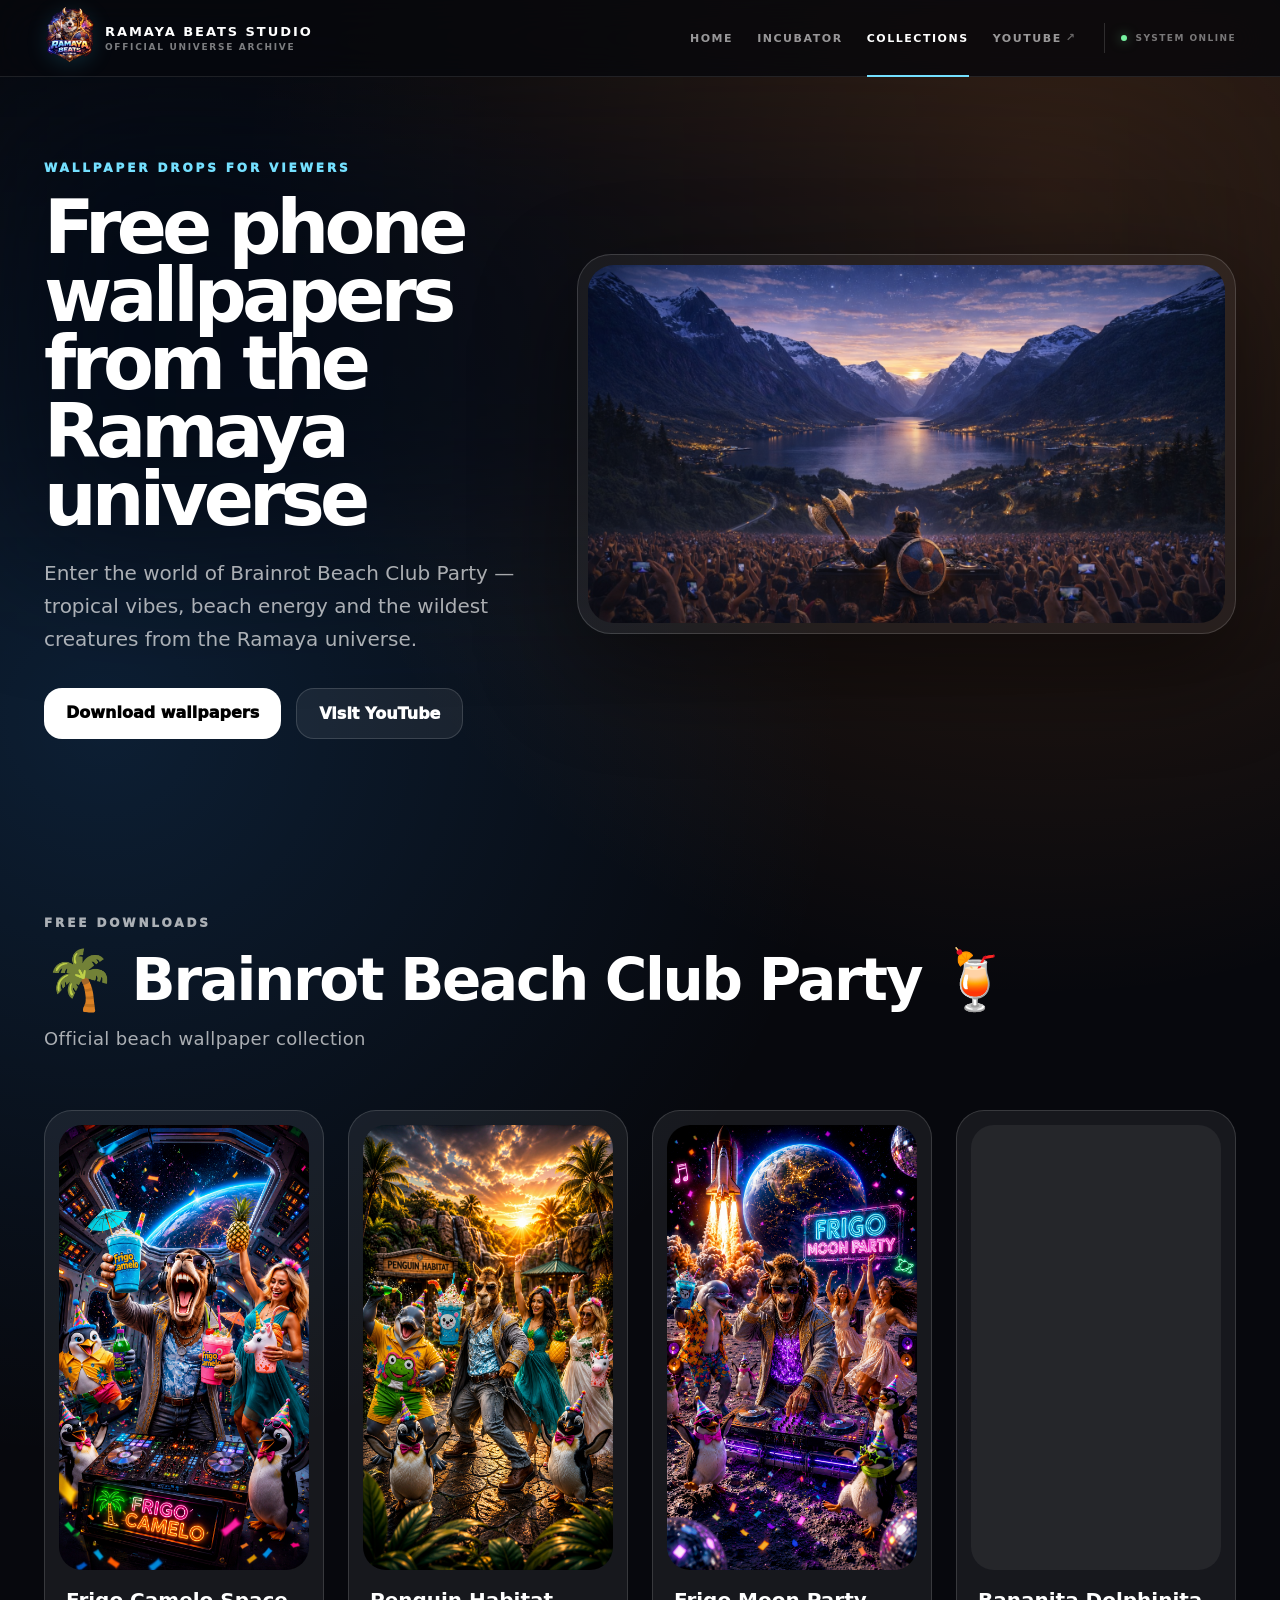
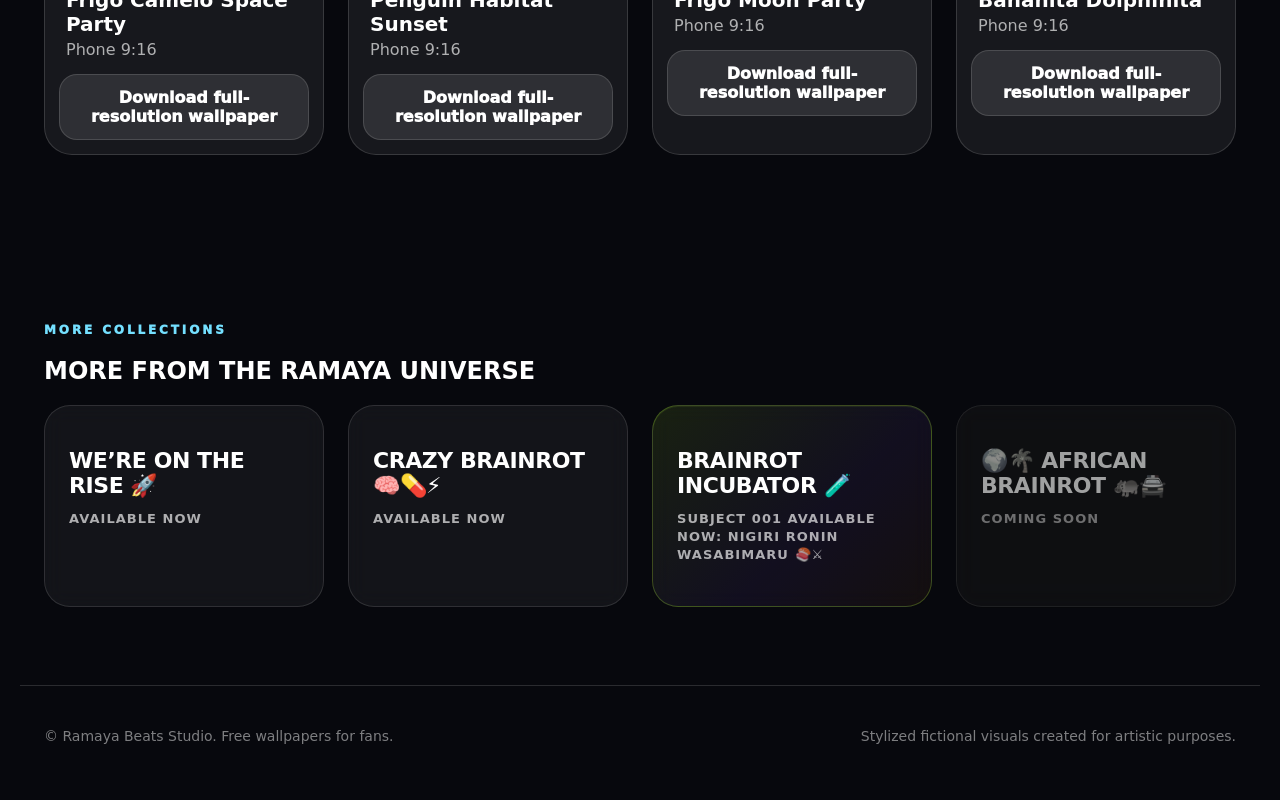
==== commit 863e3a2d: "Refresh deployed site assets" ====
--- a/beach-brainrot-party.html
+++ b/beach-brainrot-party.html
@@ -14,7 +14,7 @@
   <meta property="og:image" content="assets/hero-banner.png" />
 
   <link rel="icon" href="assets/ramaya-emblem-transparent.png" type="image/png" />
-  <link rel="stylesheet" href="style.css" />
+  <link rel="stylesheet" href="style.css?v=20260825-1" />
 </head>
 
 <body class="page-collection">
@@ -120,6 +120,6 @@
     <p>Stylized fictional visuals created for artistic purposes.</p>
   </footer>
 
-  <script src="script.js"></script>
+  <script src="script.js?v=20260825-1"></script>
 </body>
 </html>
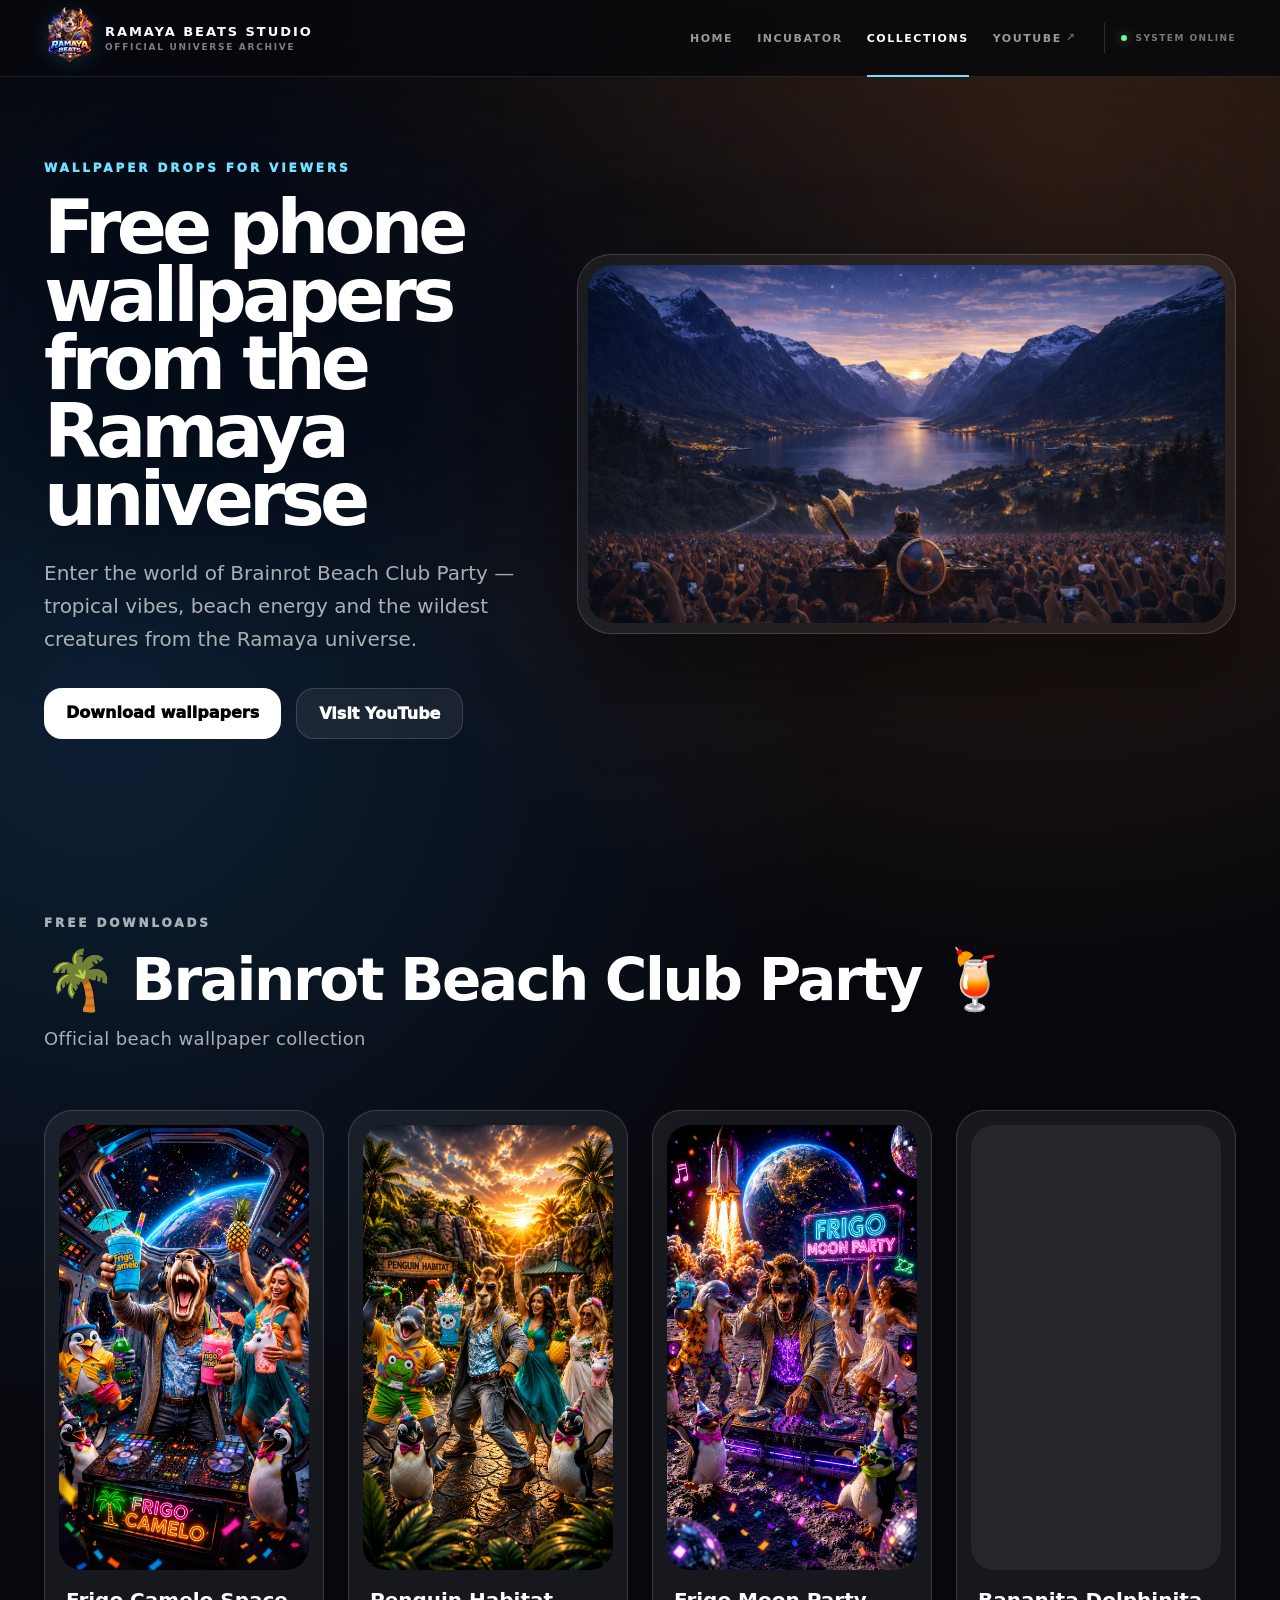
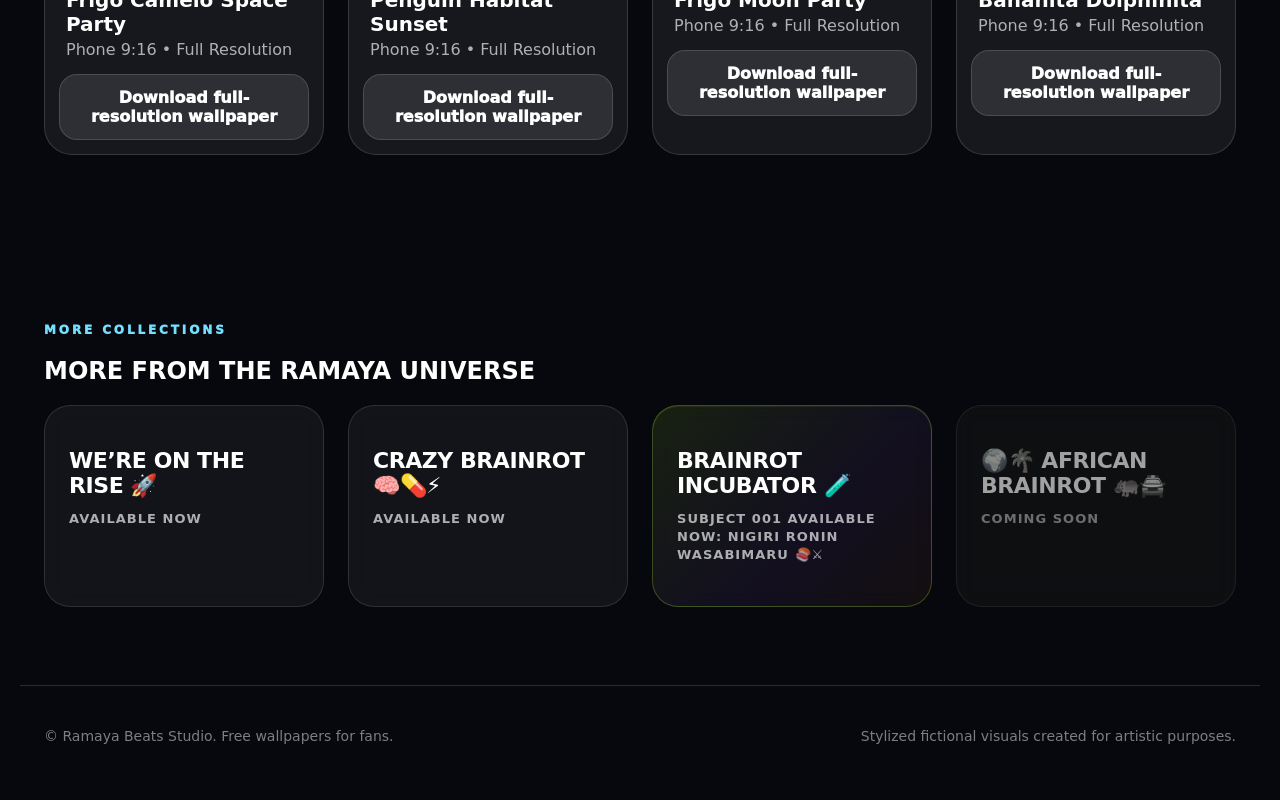
==== commit e9550e77: "Remove hard-coded wallpaper dimensions" ====
--- a/beach-brainrot-party.html
+++ b/beach-brainrot-party.html
@@ -20,7 +20,7 @@
 <body class="page-collection">
   <header class="rds-header" data-global-header>
     <div class="rds-header__inner">
-      <a class="rds-brand" href="index.html#home" aria-label="Ramaya Beats Studio — Home">
+      <a class="rds-brand" href="index.html" aria-label="Ramaya Beats Studio — Home">
         <img class="rds-brand__mark" src="assets/ramaya-logo-header-transparent.png" alt="" width="51" height="64" />
         <span class="rds-brand__copy">
           <span class="rds-brand__name">RAMAYA BEATS STUDIO</span>
@@ -36,9 +36,9 @@
 
       <div class="rds-header__panel" id="global-navigation">
         <nav class="rds-nav" aria-label="Global navigation">
-          <a href="index.html#home">HOME</a>
+          <a href="index.html">HOME</a>
           <a href="brainrot-incubator.html">INCUBATOR</a>
-          <a href="index.html#collections" aria-current="page">COLLECTIONS</a>
+          <a href="collections.html" aria-current="page">COLLECTIONS</a>
           <a href="https://www.youtube.com/@RamayaBeatsStudio" target="_blank" rel="noopener">YOUTUBE <span aria-hidden="true">↗</span></a>
         </nav>
 
@@ -120,6 +120,6 @@
     <p>Stylized fictional visuals created for artistic purposes.</p>
   </footer>
 
-  <script src="script.js?v=20260825-1"></script>
+  <script src="script.js?v=20260825-3"></script>
 </body>
 </html>
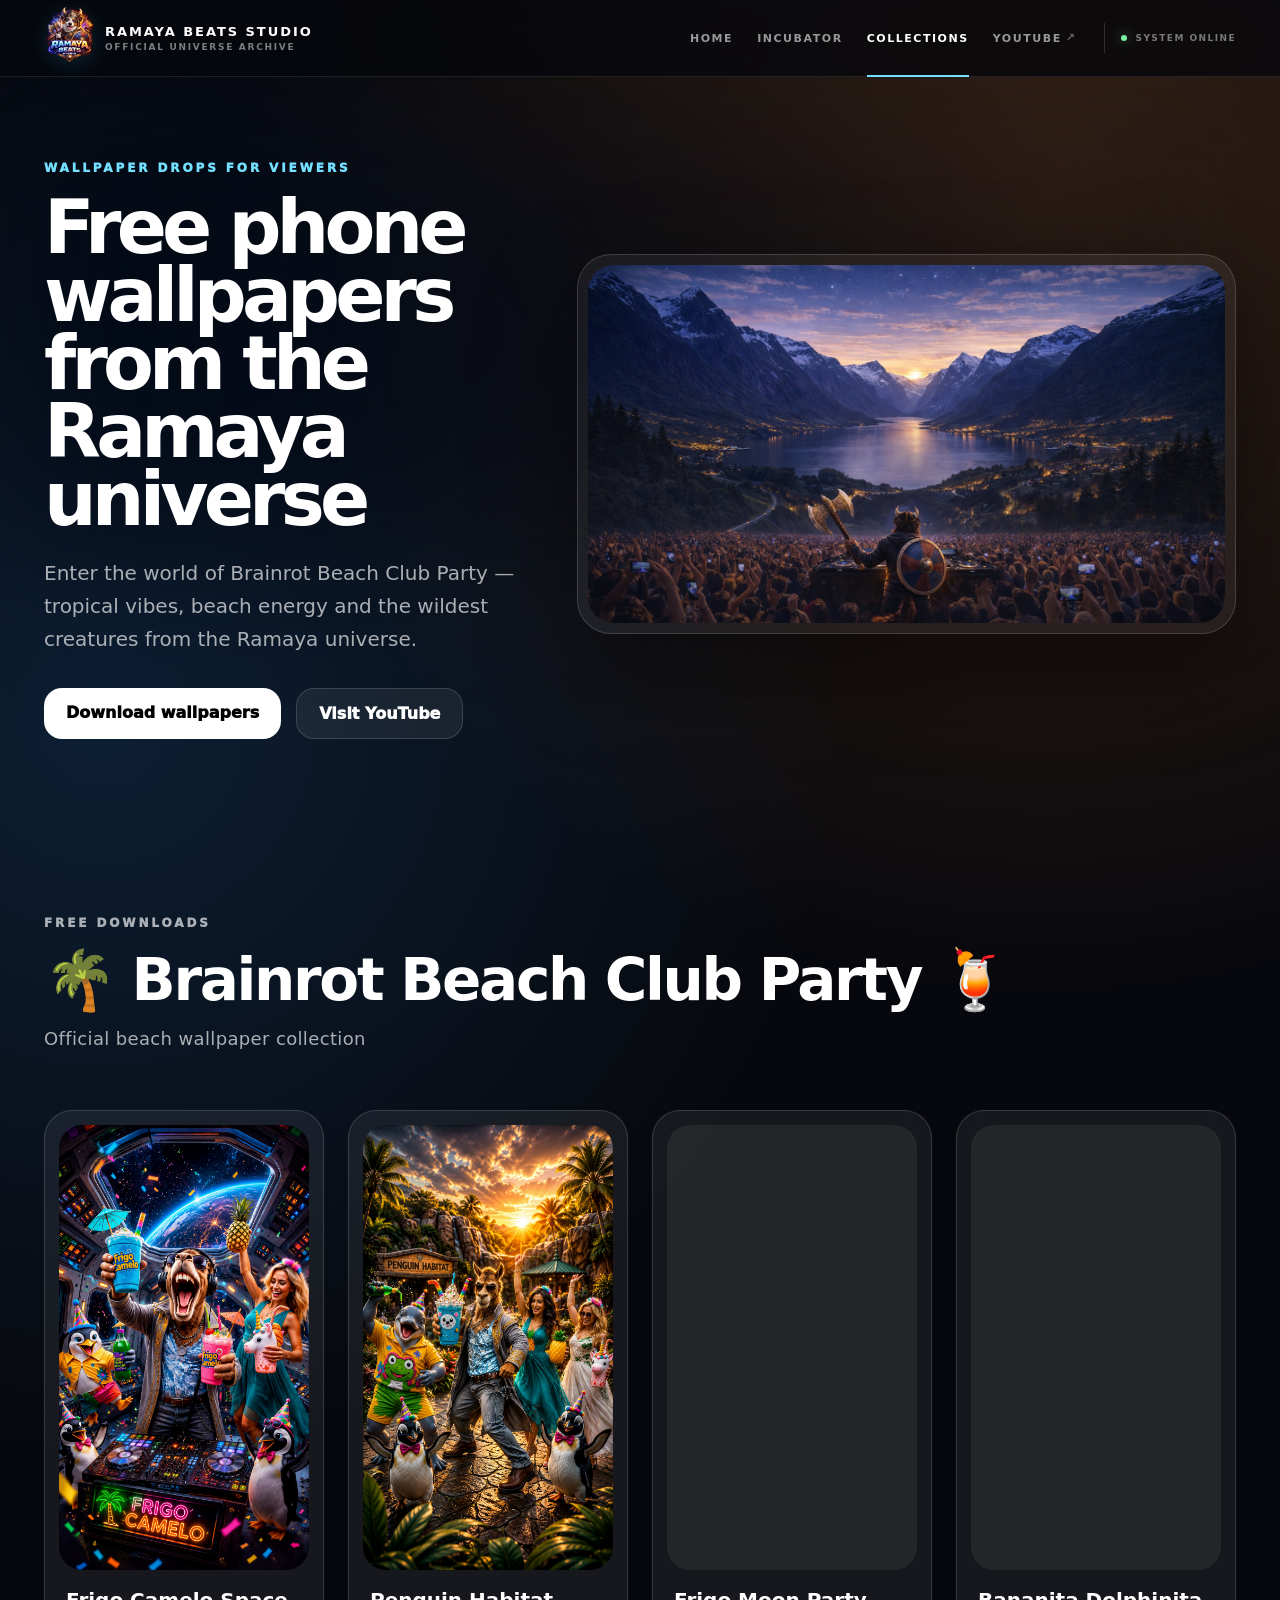
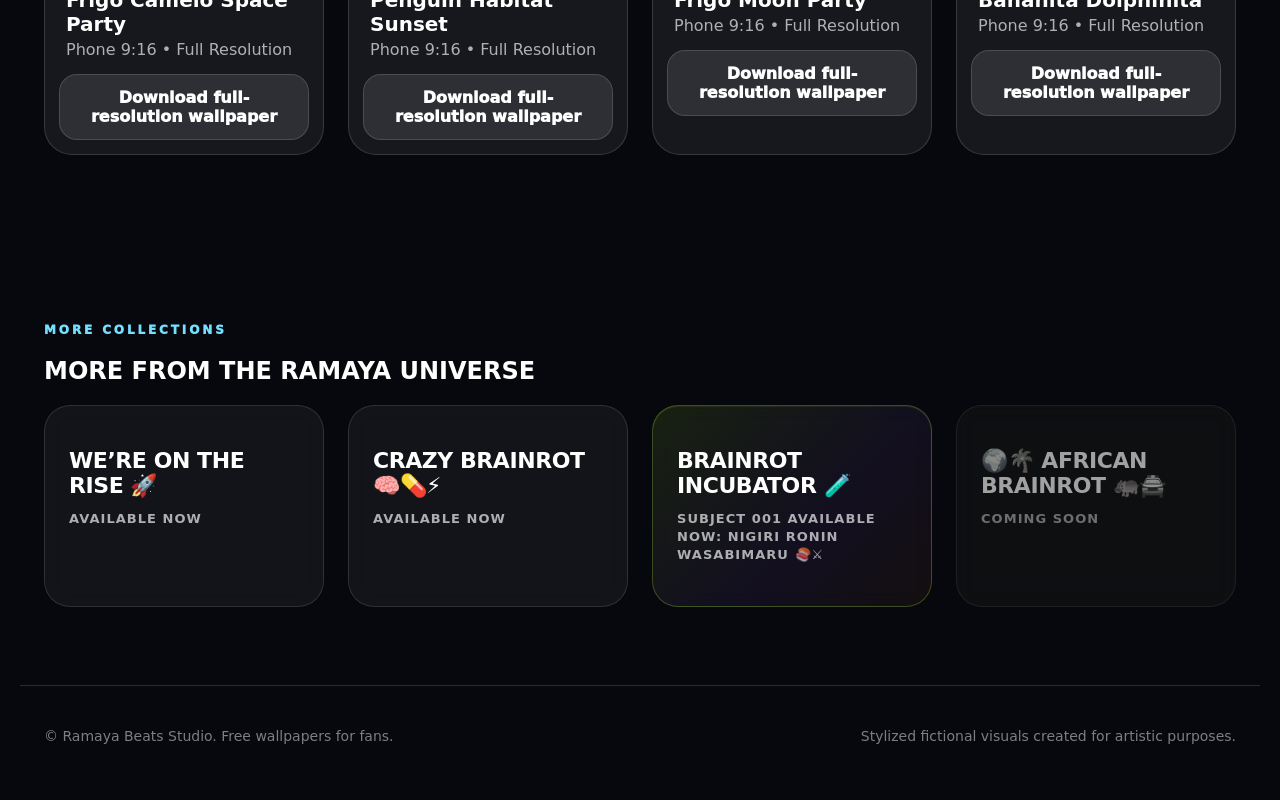
==== commit 3e980115: "Enlarge Incubator hero labels" ====
--- a/beach-brainrot-party.html
+++ b/beach-brainrot-party.html
@@ -14,7 +14,7 @@
   <meta property="og:image" content="assets/hero-banner.png" />
 
   <link rel="icon" href="assets/ramaya-emblem-transparent.png" type="image/png" />
-  <link rel="stylesheet" href="style.css?v=20260825-1" />
+  <link rel="stylesheet" href="style.css?v=20260825-2" />
 </head>
 
 <body class="page-collection">
--- a/style.css
+++ b/style.css
@@ -1266,12 +1266,12 @@
 }
 
 .incubator-hero-copy__path {
-  margin: 0 0 14px;
+  margin: 0 0 16px;
   color: var(--incubator-cyan);
-  font-size: clamp(13px, 1.15vw, 16px);
+  font-size: clamp(16px, 1.55vw, 22px);
   font-weight: 900;
   font-style: italic;
-  letter-spacing: 0.28em;
+  letter-spacing: 0.22em;
 }
 
 .incubator-brand-hero {
@@ -1357,10 +1357,10 @@
 
 .incubator-hero-copy__mission {
   margin: 15px 0 0;
-  color: rgba(166,232,255,0.8);
-  font-size: clamp(10px, 0.85vw, 12px);
+  color: rgba(180,238,255,0.9);
+  font-size: clamp(13px, 1.15vw, 16px);
   font-weight: 900;
-  letter-spacing: 0.2em;
+  letter-spacing: 0.16em;
 }
 
 .hero-chamber {
@@ -2730,11 +2730,11 @@
 
   .incubator-hero-emblem p { font-size: 19px; text-align: center; }
   .incubator-hero-emblem small { justify-self: start; margin: -2px 0 0; }
-  .incubator-hero-copy__path { font-size: 10px; letter-spacing: 0.18em; }
+  .incubator-hero-copy__path { font-size: 12px; letter-spacing: 0.14em; }
   .incubator-hero-copy h1 { font-size: clamp(54px, 17vw, 74px); }
   .incubator-hero-copy h1 span:last-child { margin-left: 6px; }
   .incubator-hero-copy__slogan { margin-top: 27px; font-size: 9px; letter-spacing: 0.2em; white-space: normal; }
-  .incubator-hero-copy__mission { font-size: 9px; line-height: 1.6; letter-spacing: 0.12em; }
+  .incubator-hero-copy__mission { font-size: 10px; line-height: 1.55; letter-spacing: 0.09em; }
   .incubator-cinematic-hero.has-official-brand .incubator-hero-copy__path { margin-bottom: 8px; }
   .incubator-cinematic-hero.has-official-brand .incubator-hero-copy__mission { margin-top: 4px; padding-left: 0; text-align: center; }
 
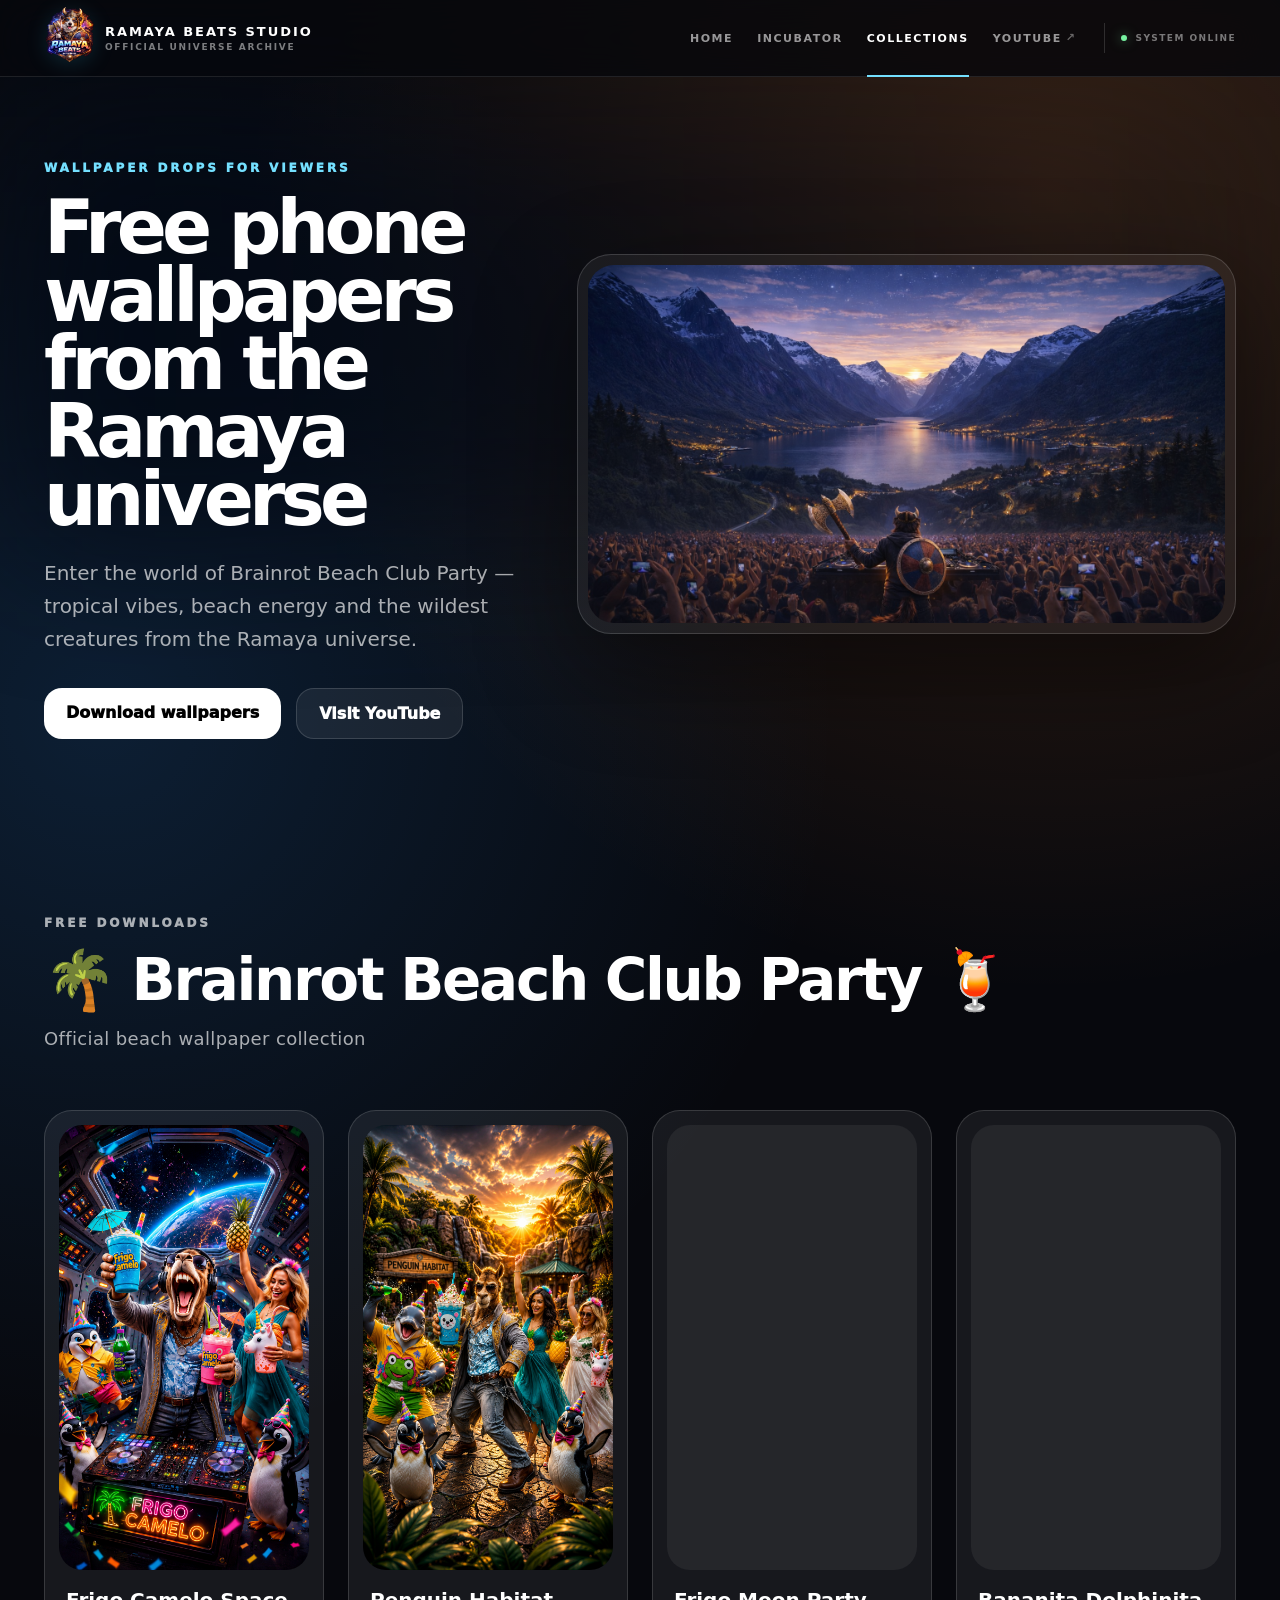
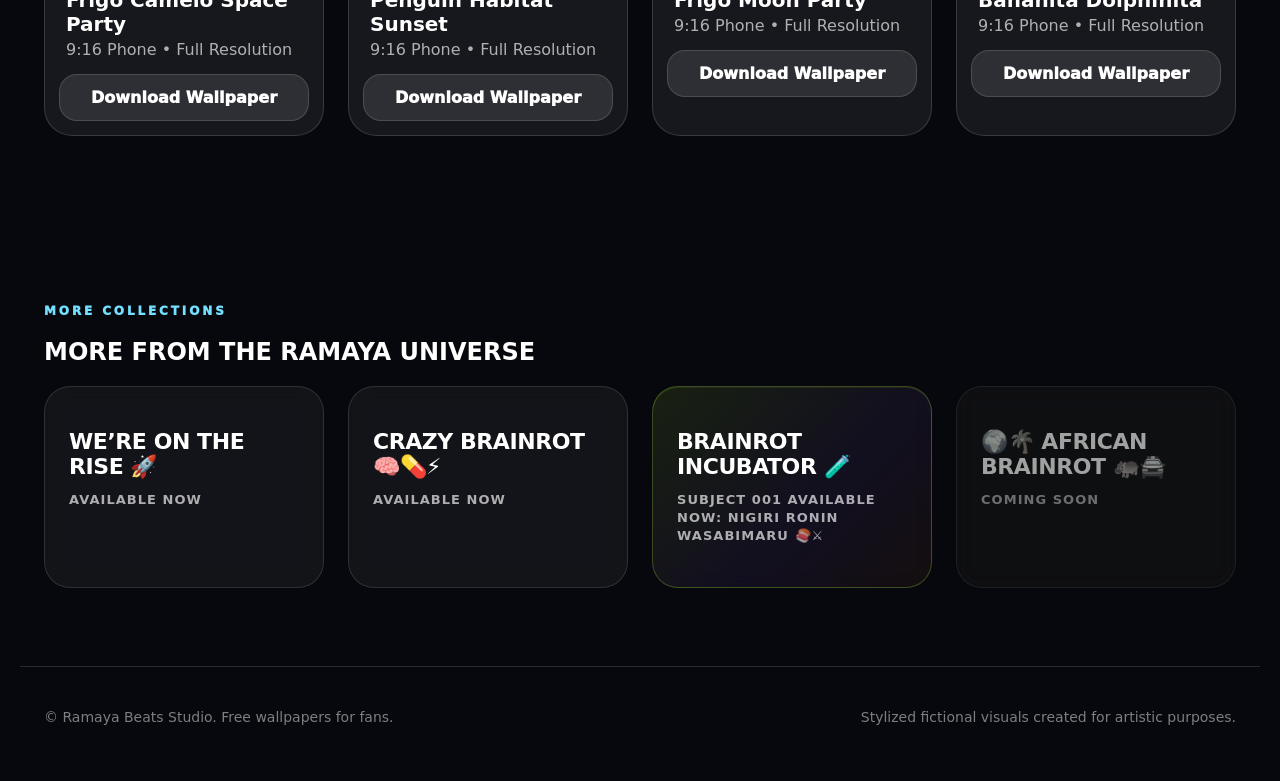
==== commit cd8ebddf: "Polish wallpaper metadata and download labels" ====
--- a/beach-brainrot-party.html
+++ b/beach-brainrot-party.html
@@ -14,7 +14,7 @@
   <meta property="og:image" content="assets/hero-banner.png" />
 
   <link rel="icon" href="assets/ramaya-emblem-transparent.png" type="image/png" />
-  <link rel="stylesheet" href="style.css?v=20260825-2" />
+  <link rel="stylesheet" href="style.css?v=20260825-4" />
 </head>
 
 <body class="page-collection">
@@ -120,6 +120,6 @@
     <p>Stylized fictional visuals created for artistic purposes.</p>
   </footer>
 
-  <script src="script.js?v=20260825-3"></script>
+  <script src="script.js?v=20260825-4"></script>
 </body>
 </html>
--- a/style.css
+++ b/style.css
@@ -1683,7 +1683,7 @@
 }
 
 .incubator-statusbar {
-  min-height: 88px;
+  min-height: 108px;
   margin: 0;
   padding: 12px 22px;
   border-right: 1px solid rgba(57,221,255,0.28);
@@ -1701,15 +1701,20 @@
   border-right: 1px solid rgba(57,221,255,0.2);
   display: flex;
   align-items: center;
-  gap: 18px;
+  gap: 20px;
 }
 
 .incubator-statusbar > div:last-child { border-right: 0; }
 
 .incubator-statusbar__icon {
+  width: 50px;
+  min-width: 50px;
+  display: grid;
+  place-items: center;
   color: var(--incubator-cyan);
-  font-size: 32px;
+  font-size: 44px;
   font-weight: 400;
+  line-height: 1;
   text-shadow: 0 0 16px rgba(57,221,255,0.5);
 }
 
@@ -1726,14 +1731,14 @@
 
 .incubator-statusbar small {
   color: rgba(220,244,255,0.66);
-  font-size: 8px;
+  font-size: 10px;
   font-weight: 850;
   letter-spacing: 0.12em;
 }
 
 .incubator-statusbar strong {
   color: #7dff9a;
-  font-size: 12px;
+  font-size: 15px;
   letter-spacing: 0.05em;
 }
 
@@ -1758,7 +1763,7 @@
 
 .incubator-statusbar__compact-asset {
   width: 100% !important;
-  height: 60px !important;
+  height: 80px !important;
   border-radius: 0 !important;
   object-fit: contain !important;
 }
@@ -2433,6 +2438,11 @@
   letter-spacing: 0.03em;
 }
 
+.incubator-assets-aside dl div:last-child dd {
+  font-size: clamp(18px, 1.5vw, 22px);
+  white-space: nowrap;
+}
+
 .incubator-assets-aside small {
   color: rgba(216,242,255,0.5);
   font-size: 7px;
@@ -2741,12 +2751,12 @@
   .hero-chamber { width: min(100%, 340px); height: auto; }
 
   .incubator-statusbar { padding: 8px; }
-  .incubator-statusbar > div { min-height: 67px; padding: 7px 11px; gap: 10px; }
-  .incubator-statusbar__icon { font-size: 23px; }
-  .incubator-statusbar small { font-size: 7px; }
-  .incubator-statusbar strong { font-size: 10px; }
+  .incubator-statusbar > div { min-height: 76px; padding: 8px 11px; gap: 10px; }
+  .incubator-statusbar__icon { width: 34px; min-width: 34px; font-size: 30px; }
+  .incubator-statusbar small { font-size: 8px; }
+  .incubator-statusbar strong { font-size: 12px; }
   .incubator-statusbar__brand img { width: 34px; height: 34px; }
-  .incubator-statusbar__compact-asset { height: 42px !important; }
+  .incubator-statusbar__compact-asset { height: 54px !important; }
   .incubator-statusbar__brand strong { font-size: 11px; }
 
   .subject-release { padding: 35px 20px 28px; gap: 40px; }
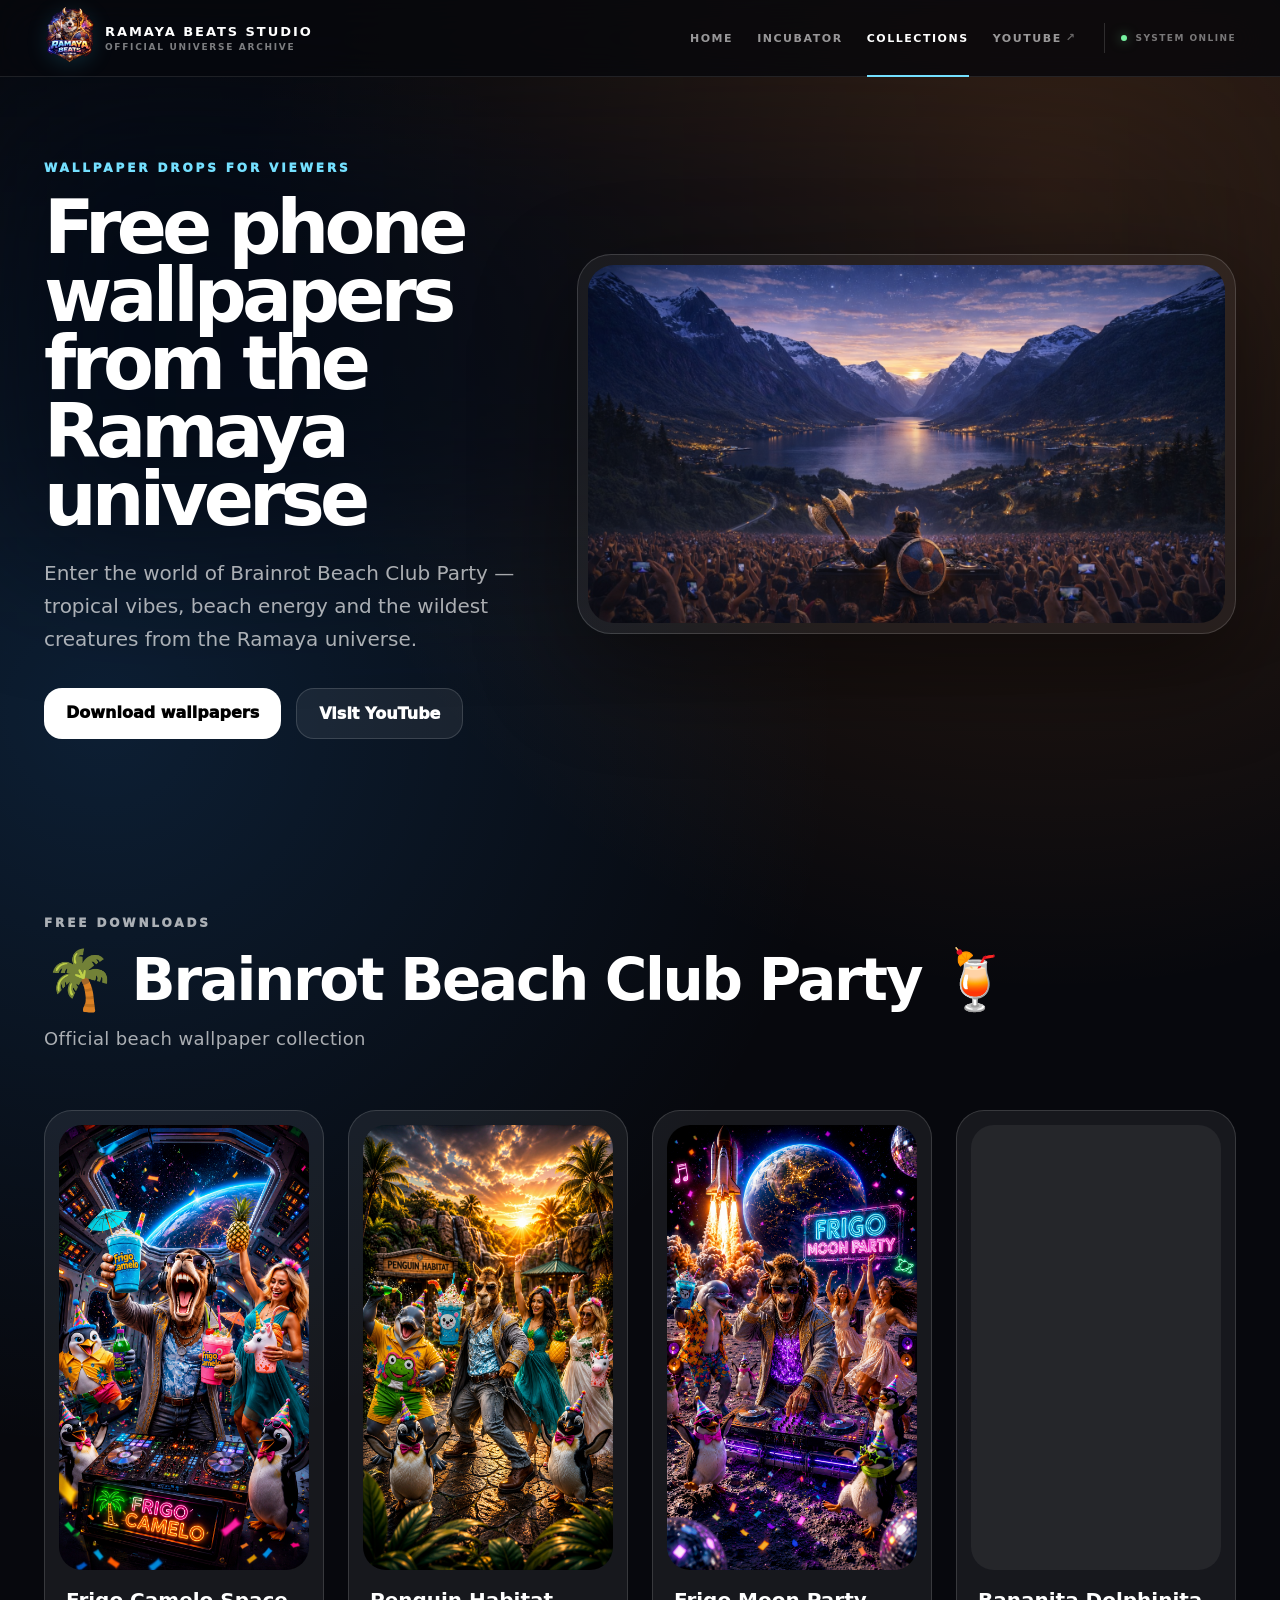
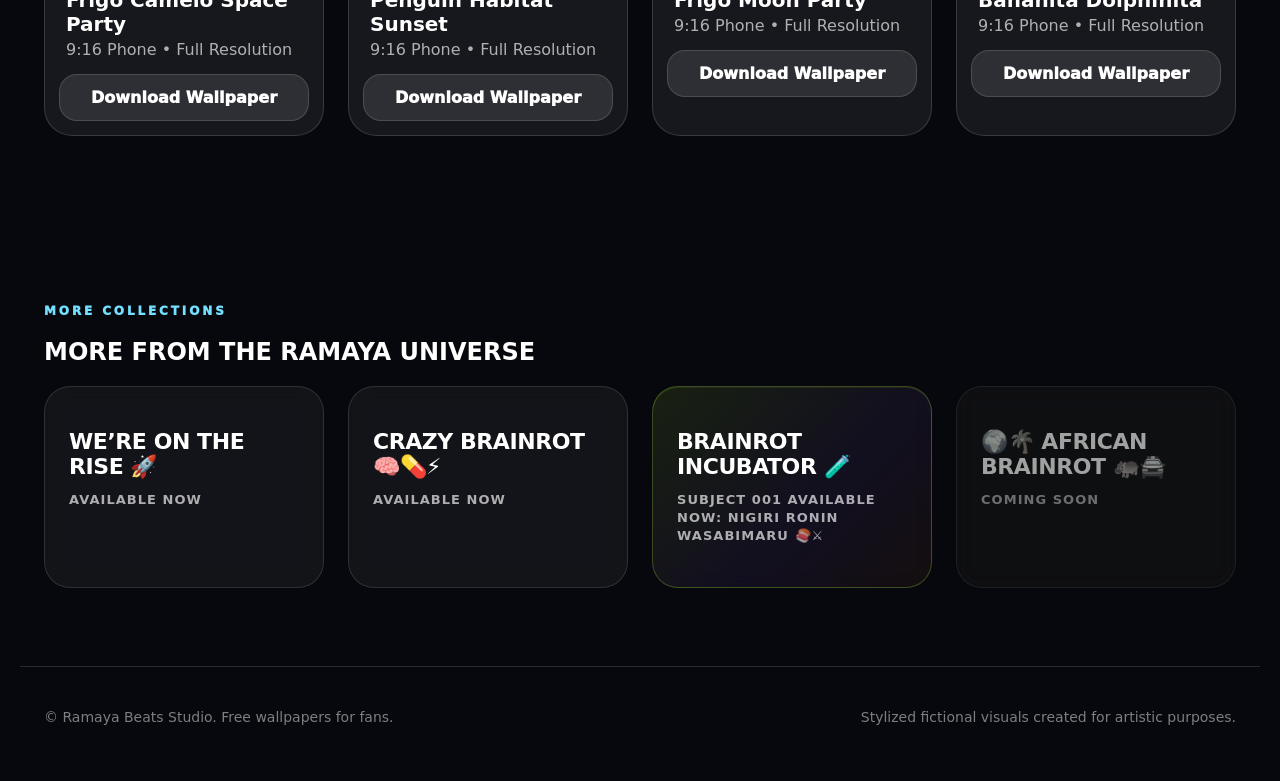
==== commit 4af4fd6f: "Replace legacy RB favicon with Ramaya emblem" ====
--- a/beach-brainrot-party.html
+++ b/beach-brainrot-party.html
@@ -13,7 +13,10 @@
   <meta property="og:type" content="website" />
   <meta property="og:image" content="assets/hero-banner.png" />
 
-  <link rel="icon" href="assets/ramaya-emblem-transparent.png" type="image/png" />
+  <link rel="icon" href="/favicon-48x48.png" sizes="48x48" type="image/png" />
+  <link rel="icon" href="/favicon.png" sizes="96x96" type="image/png" />
+  <link rel="shortcut icon" href="/favicon.png" type="image/png" />
+  <link rel="apple-touch-icon" href="/apple-touch-icon.png" sizes="180x180" />
   <link rel="stylesheet" href="style.css?v=20260825-4" />
 </head>
 
